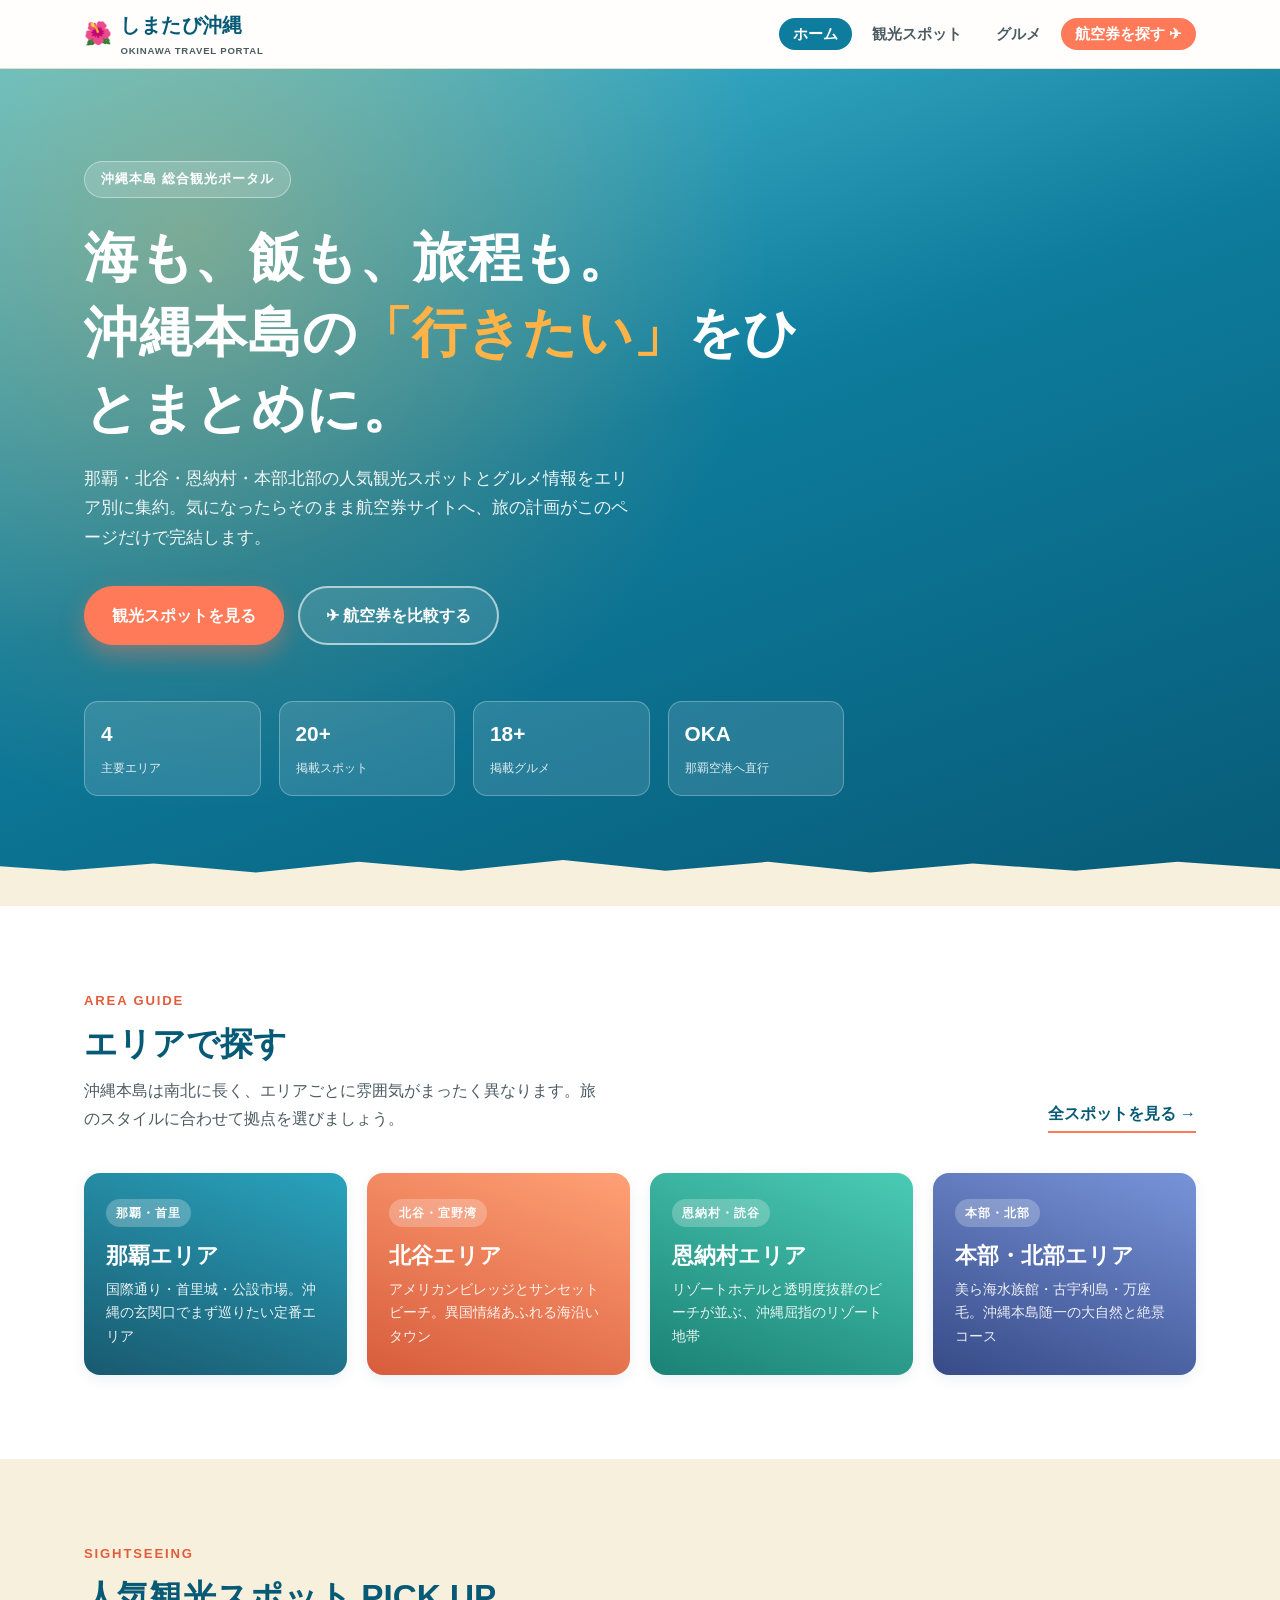
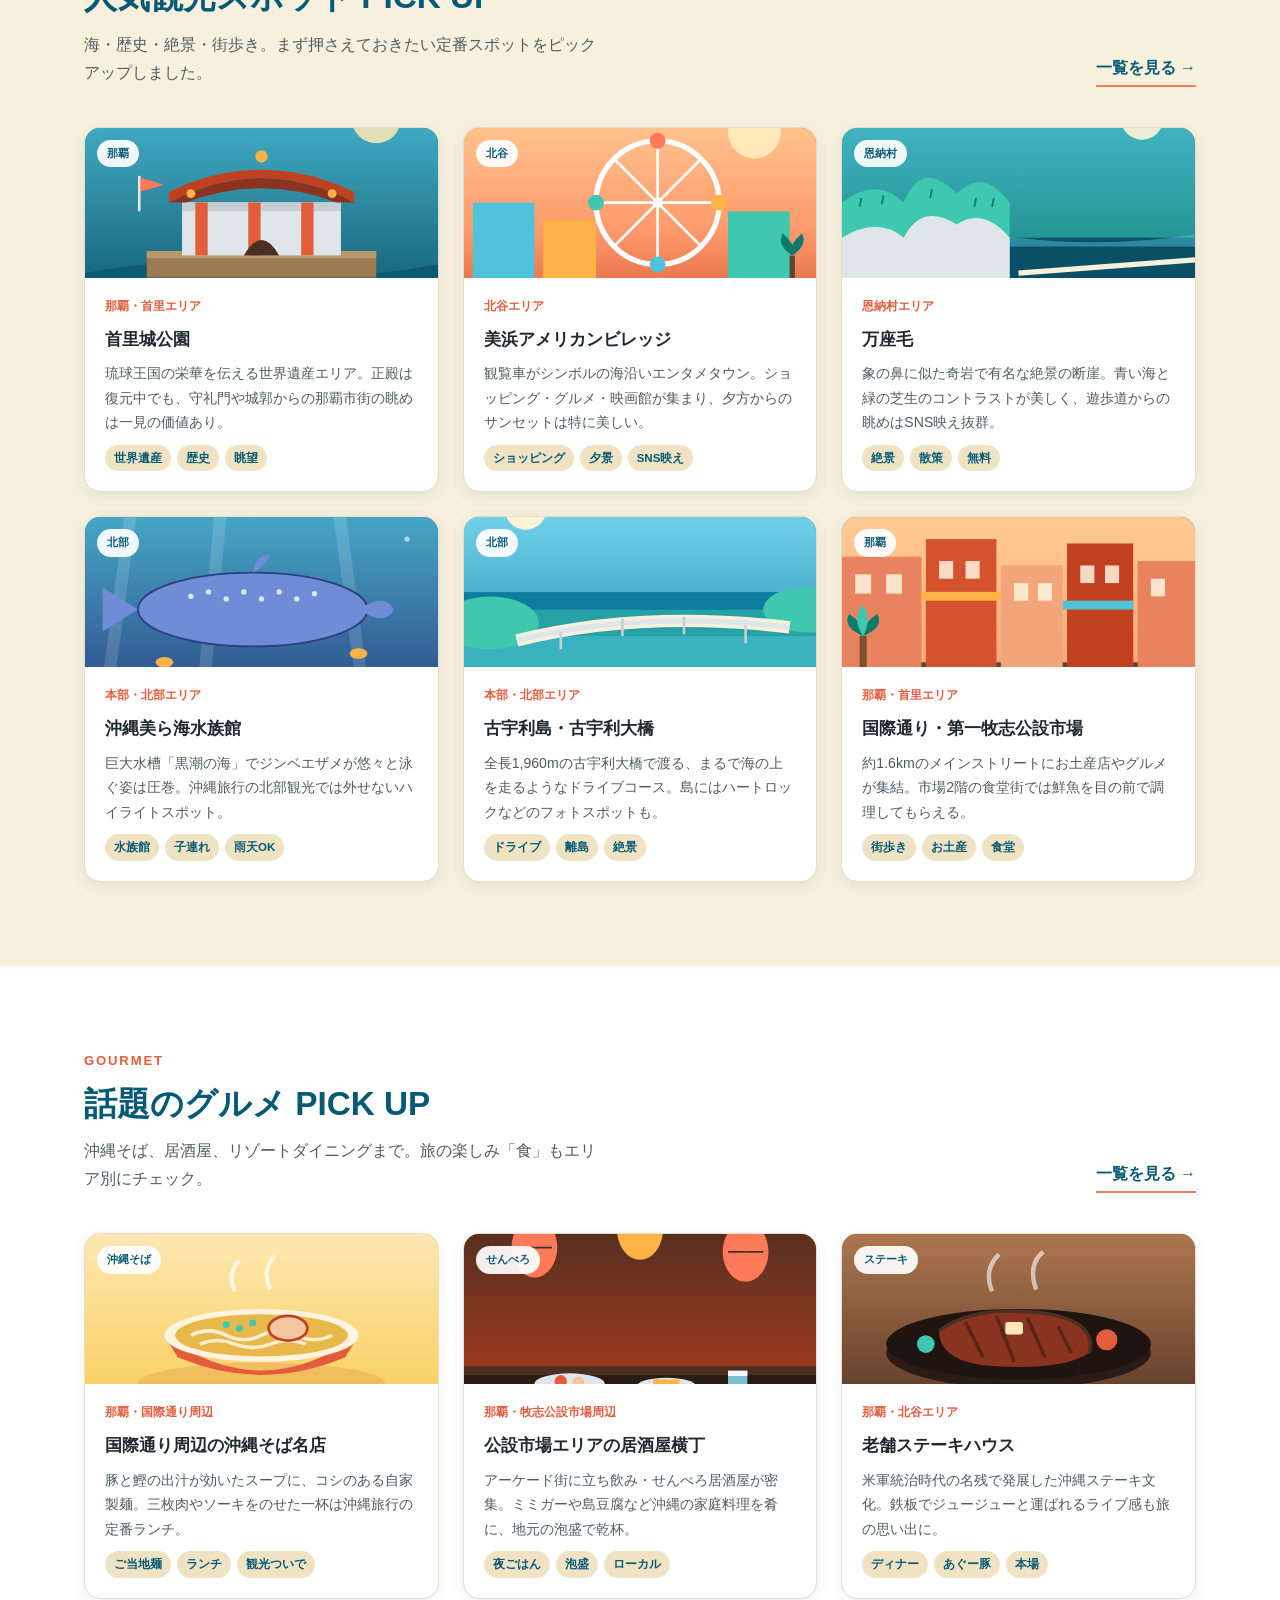
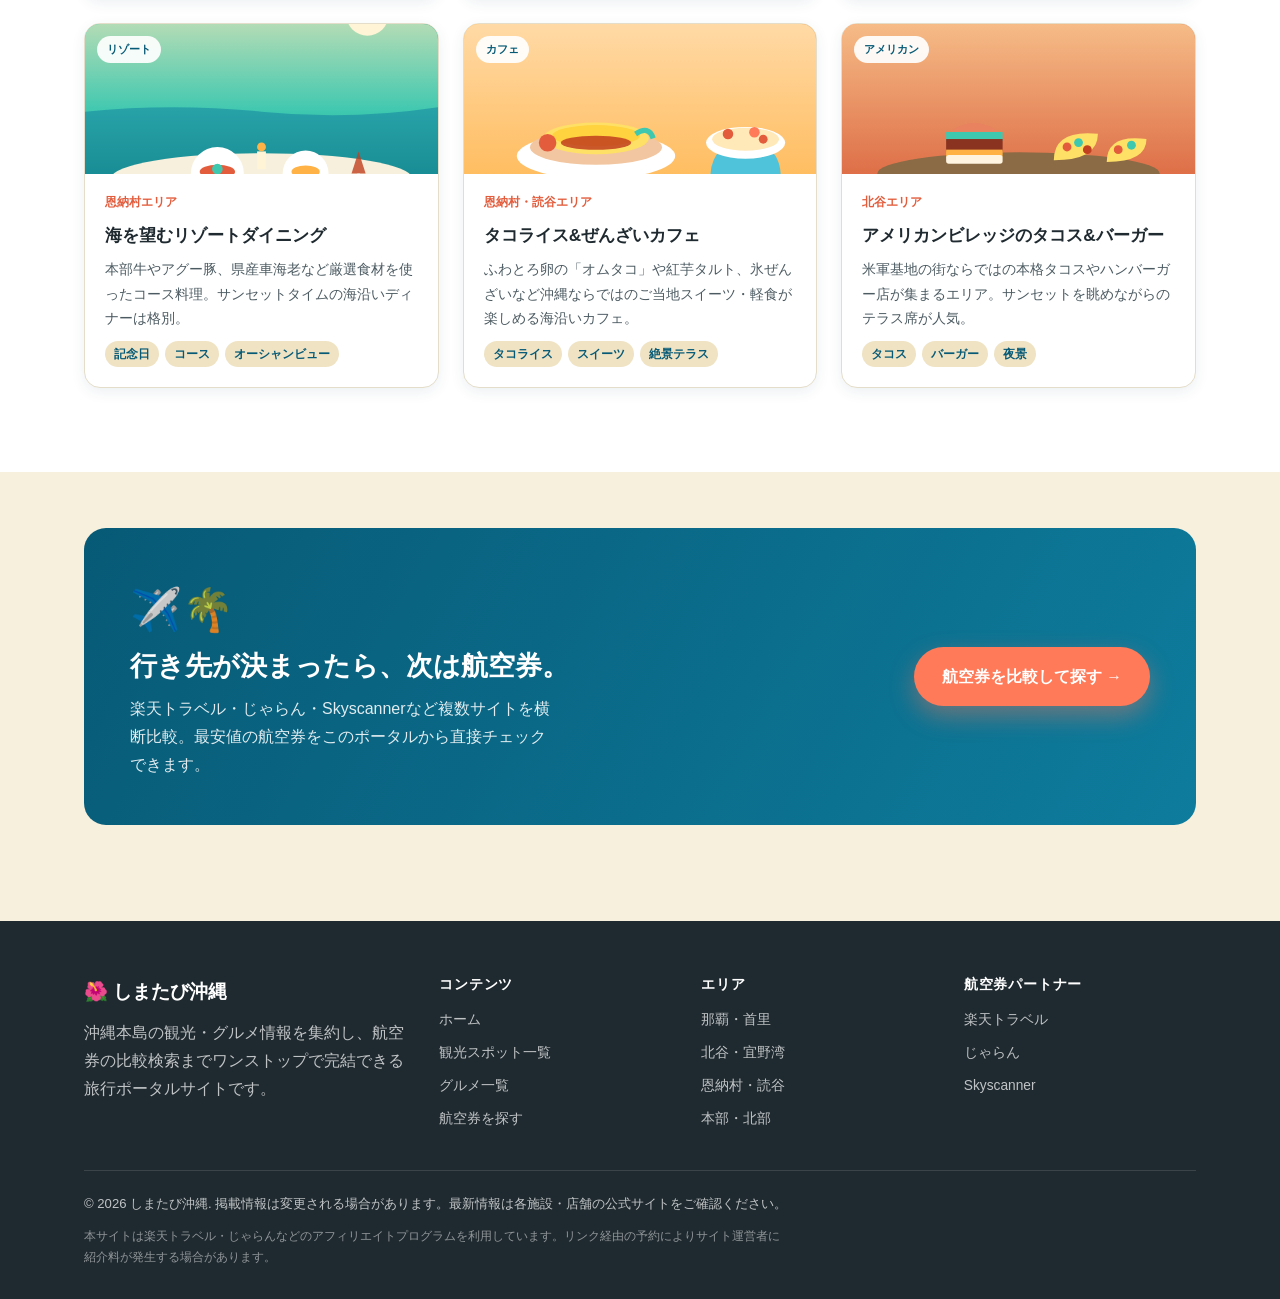
==== index.html @ 35c2d446 "Point OGP/Twitter meta URLs at custom domain shimatabi-okinawa.napoblog.com" ====
<!DOCTYPE html>
<html lang="ja">
<head>
<meta charset="UTF-8">
<meta name="viewport" content="width=device-width, initial-scale=1.0">
<title>しまたび沖縄｜沖縄本島の観光・グルメ・航空券ポータル</title>
<meta name="description" content="沖縄本島（那覇・北谷・恩納村・本部北部）の観光スポットとグルメ情報をエリア別に集約。航空券の比較・予約サイトへもワンクリックでアクセスできる沖縄旅行の総合ポータルサイトです。">
<link rel="icon" type="image/svg+xml" href="favicon.svg">
<meta property="og:type" content="website">
<meta property="og:site_name" content="しまたび沖縄">
<meta property="og:title" content="しまたび沖縄｜沖縄本島の観光・グルメ・航空券ポータル">
<meta property="og:description" content="沖縄本島（那覇・北谷・恩納村・本部北部）の観光スポットとグルメ情報をエリア別に集約。航空券の比較・予約サイトへもワンクリックでアクセスできる沖縄旅行の総合ポータルサイトです。">
<meta property="og:url" content="https://shimatabi-okinawa.napoblog.com/">
<meta property="og:image" content="https://shimatabi-okinawa.napoblog.com/images/og-image.png">
<meta property="og:locale" content="ja_JP">
<meta name="twitter:card" content="summary_large_image">
<meta name="twitter:title" content="しまたび沖縄｜沖縄本島の観光・グルメ・航空券ポータル">
<meta name="twitter:description" content="沖縄本島の観光スポット・グルメ・航空券をまるごと1サイトに。">
<meta name="twitter:image" content="https://shimatabi-okinawa.napoblog.com/images/og-image.png">
<link rel="stylesheet" href="css/style.css">
<script async src="https://pagead2.googlesyndication.com/pagead/js/adsbygoogle.js?client=ca-pub-8398161859137802" crossorigin="anonymous"></script>
</head>
<body>

<header class="site-header">
  <div class="wrap">
    <a href="index.html" class="brand">
      <span class="flag">🌺</span>
      <span>しまたび沖縄<small>OKINAWA TRAVEL PORTAL</small></span>
    </a>
    <button class="nav-toggle" aria-label="メニュー">☰</button>
    <nav class="main-nav">
      <ul>
        <li><a href="index.html" class="active">ホーム</a></li>
        <li><a href="spots.html">観光スポット</a></li>
        <li><a href="restaurants.html">グルメ</a></li>
        <li><a href="flights.html" class="cta">航空券を探す ✈</a></li>
      </ul>
    </nav>
  </div>
</header>

<section class="hero">
  <div class="wrap">
    <span class="hero-eyebrow">沖縄本島 総合観光ポータル</span>
    <h1>海も、飯も、旅程も。<br>沖縄本島の<span>「行きたい」</span>をひとまとめに。</h1>
    <p>那覇・北谷・恩納村・本部北部の人気観光スポットとグルメ情報をエリア別に集約。気になったらそのまま航空券サイトへ、旅の計画がこのページだけで完結します。</p>
    <div class="hero-actions">
      <a href="spots.html" class="btn btn-primary">観光スポットを見る</a>
      <a href="flights.html" class="btn btn-ghost">✈ 航空券を比較する</a>
    </div>
    <div class="hero-stats">
      <div><strong>4</strong><span>主要エリア</span></div>
      <div><strong>20+</strong><span>掲載スポット</span></div>
      <div><strong>18+</strong><span>掲載グルメ</span></div>
      <div><strong>OKA</strong><span>那覇空港へ直行</span></div>
    </div>
  </div>
</section>

<section class="block alt">
  <div class="wrap">
    <div class="section-head">
      <div>
        <span class="kicker">AREA GUIDE</span>
        <h2>エリアで探す</h2>
        <p>沖縄本島は南北に長く、エリアごとに雰囲気がまったく異なります。旅のスタイルに合わせて拠点を選びましょう。</p>
      </div>
      <a href="spots.html" class="more">全スポットを見る →</a>
    </div>
    <div class="area-grid">
      <a class="area-card naha" href="spots.html#area-naha">
        <span class="tag">那覇・首里</span>
        <h3>那覇エリア</h3>
        <p>国際通り・首里城・公設市場。沖縄の玄関口でまず巡りたい定番エリア</p>
      </a>
      <a class="area-card chatan" href="spots.html#area-chatan">
        <span class="tag">北谷・宜野湾</span>
        <h3>北谷エリア</h3>
        <p>アメリカンビレッジとサンセットビーチ。異国情緒あふれる海沿いタウン</p>
      </a>
      <a class="area-card onna" href="spots.html#area-onna">
        <span class="tag">恩納村・読谷</span>
        <h3>恩納村エリア</h3>
        <p>リゾートホテルと透明度抜群のビーチが並ぶ、沖縄屈指のリゾート地帯</p>
      </a>
      <a class="area-card north" href="spots.html#area-north">
        <span class="tag">本部・北部</span>
        <h3>本部・北部エリア</h3>
        <p>美ら海水族館・古宇利島・万座毛。沖縄本島随一の大自然と絶景コース</p>
      </a>
    </div>
  </div>
</section>

<section class="block">
  <div class="wrap">
    <div class="section-head">
      <div>
        <span class="kicker">SIGHTSEEING</span>
        <h2>人気観光スポット PICK UP</h2>
        <p>海・歴史・絶景・街歩き。まず押さえておきたい定番スポットをピックアップしました。</p>
      </div>
      <a href="spots.html" class="more">一覧を見る →</a>
    </div>
    <div class="card-grid">

      <div class="card">
        <div class="card-media" style="--m1:#1c9db8;--m2:#0a4f66"><img class="illust" src="images/shurijo.svg" alt="首里城公園"><span class="badge">那覇</span></div>
        <div class="card-body">
          <span class="area-label">那覇・首里エリア</span>
          <h3>首里城公園</h3>
          <p class="desc">琉球王国の栄華を伝える世界遺産エリア。正殿は復元中でも、守礼門や城郭からの那覇市街の眺めは一見の価値あり。</p>
          <div class="tag-row"><span>世界遺産</span><span>歴史</span><span>眺望</span></div>
        </div>
      </div>

      <div class="card">
        <div class="card-media" style="--m1:#ff9a6c;--m2:#d5522f"><img class="illust" src="images/american-village.svg" alt="美浜アメリカンビレッジ"><span class="badge">北谷</span></div>
        <div class="card-body">
          <span class="area-label">北谷エリア</span>
          <h3>美浜アメリカンビレッジ</h3>
          <p class="desc">観覧車がシンボルの海沿いエンタメタウン。ショッピング・グルメ・映画館が集まり、夕方からのサンセットは特に美しい。</p>
          <div class="tag-row"><span>ショッピング</span><span>夕景</span><span>SNS映え</span></div>
        </div>
      </div>

      <div class="card">
        <div class="card-media" style="--m1:#3fc8b0;--m2:#0c7a6c"><img class="illust" src="images/manzamo.svg" alt="万座毛"><span class="badge">恩納村</span></div>
        <div class="card-body">
          <span class="area-label">恩納村エリア</span>
          <h3>万座毛</h3>
          <p class="desc">象の鼻に似た奇岩で有名な絶景の断崖。青い海と緑の芝生のコントラストが美しく、遊歩道からの眺めはSNS映え抜群。</p>
          <div class="tag-row"><span>絶景</span><span>散策</span><span>無料</span></div>
        </div>
      </div>

      <div class="card">
        <div class="card-media" style="--m1:#6f8dd6;--m2:#2a3f80"><img class="illust" src="images/churaumi.svg" alt="沖縄美ら海水族館"><span class="badge">北部</span></div>
        <div class="card-body">
          <span class="area-label">本部・北部エリア</span>
          <h3>沖縄美ら海水族館</h3>
          <p class="desc">巨大水槽「黒潮の海」でジンベエザメが悠々と泳ぐ姿は圧巻。沖縄旅行の北部観光では外せないハイライトスポット。</p>
          <div class="tag-row"><span>水族館</span><span>子連れ</span><span>雨天OK</span></div>
        </div>
      </div>

      <div class="card">
        <div class="card-media" style="--m1:#6f8dd6;--m2:#2a3f80"><img class="illust" src="images/kouri-bridge.svg" alt="古宇利島・古宇利大橋"><span class="badge">北部</span></div>
        <div class="card-body">
          <span class="area-label">本部・北部エリア</span>
          <h3>古宇利島・古宇利大橋</h3>
          <p class="desc">全長1,960mの古宇利大橋で渡る、まるで海の上を走るようなドライブコース。島にはハートロックなどのフォトスポットも。</p>
          <div class="tag-row"><span>ドライブ</span><span>離島</span><span>絶景</span></div>
        </div>
      </div>

      <div class="card">
        <div class="card-media" style="--m1:#1c9db8;--m2:#0a4f66"><img class="illust" src="images/kokusaidori.svg" alt="国際通り・第一牧志公設市場"><span class="badge">那覇</span></div>
        <div class="card-body">
          <span class="area-label">那覇・首里エリア</span>
          <h3>国際通り・第一牧志公設市場</h3>
          <p class="desc">約1.6kmのメインストリートにお土産店やグルメが集結。市場2階の食堂街では鮮魚を目の前で調理してもらえる。</p>
          <div class="tag-row"><span>街歩き</span><span>お土産</span><span>食堂</span></div>
        </div>
      </div>

    </div>
  </div>
</section>

<section class="block alt">
  <div class="wrap">
    <div class="section-head">
      <div>
        <span class="kicker">GOURMET</span>
        <h2>話題のグルメ PICK UP</h2>
        <p>沖縄そば、居酒屋、リゾートダイニングまで。旅の楽しみ「食」もエリア別にチェック。</p>
      </div>
      <a href="restaurants.html" class="more">一覧を見る →</a>
    </div>
    <div class="card-grid">

      <div class="card">
        <div class="card-media" style="--m1:#f7c948;--m2:#e88a1a"><img class="illust" src="images/soba-kokusai.svg" alt="沖縄そば"><span class="badge">沖縄そば</span></div>
        <div class="card-body">
          <span class="area-label">那覇・国際通り周辺</span>
          <h3>国際通り周辺の沖縄そば名店</h3>
          <p class="desc">豚と鰹の出汁が効いたスープに、コシのある自家製麺。三枚肉やソーキをのせた一杯は沖縄旅行の定番ランチ。</p>
          <div class="tag-row"><span>ご当地麺</span><span>ランチ</span><span>観光ついで</span></div>
        </div>
      </div>

      <div class="card">
        <div class="card-media" style="--m1:#ff7a59;--m2:#c1401f"><img class="illust" src="images/izakaya-market.svg" alt="居酒屋横丁"><span class="badge">せんべろ</span></div>
        <div class="card-body">
          <span class="area-label">那覇・牧志公設市場周辺</span>
          <h3>公設市場エリアの居酒屋横丁</h3>
          <p class="desc">アーケード街に立ち飲み・せんべろ居酒屋が密集。ミミガーや島豆腐など沖縄の家庭料理を肴に、地元の泡盛で乾杯。</p>
          <div class="tag-row"><span>夜ごはん</span><span>泡盛</span><span>ローカル</span></div>
        </div>
      </div>

      <div class="card">
        <div class="card-media" style="--m1:#8a5a44;--m2:#4c2f22"><img class="illust" src="images/steak-kokusai.svg" alt="ステーキ"><span class="badge">ステーキ</span></div>
        <div class="card-body">
          <span class="area-label">那覇・北谷エリア</span>
          <h3>老舗ステーキハウス</h3>
          <p class="desc">米軍統治時代の名残で発展した沖縄ステーキ文化。鉄板でジュージューと運ばれるライブ感も旅の思い出に。</p>
          <div class="tag-row"><span>ディナー</span><span>あぐー豚</span><span>本場</span></div>
        </div>
      </div>

      <div class="card">
        <div class="card-media" style="--m1:#3fc8b0;--m2:#0c7a6c"><img class="illust" src="images/resort-dining.svg" alt="リゾートダイニング"><span class="badge">リゾート</span></div>
        <div class="card-body">
          <span class="area-label">恩納村エリア</span>
          <h3>海を望むリゾートダイニング</h3>
          <p class="desc">本部牛やアグー豚、県産車海老など厳選食材を使ったコース料理。サンセットタイムの海沿いディナーは格別。</p>
          <div class="tag-row"><span>記念日</span><span>コース</span><span>オーシャンビュー</span></div>
        </div>
      </div>

      <div class="card">
        <div class="card-media" style="--m1:#ffb347;--m2:#e07a1c"><img class="illust" src="images/cafe-omutaco.svg" alt="オムタコカフェ"><span class="badge">カフェ</span></div>
        <div class="card-body">
          <span class="area-label">恩納村・読谷エリア</span>
          <h3>タコライス&ぜんざいカフェ</h3>
          <p class="desc">ふわとろ卵の「オムタコ」や紅芋タルト、氷ぜんざいなど沖縄ならではのご当地スイーツ・軽食が楽しめる海沿いカフェ。</p>
          <div class="tag-row"><span>タコライス</span><span>スイーツ</span><span>絶景テラス</span></div>
        </div>
      </div>

      <div class="card">
        <div class="card-media" style="--m1:#ff9a6c;--m2:#d5522f"><img class="illust" src="images/cafe-tacos.svg" alt="タコス&バーガー"><span class="badge">アメリカン</span></div>
        <div class="card-body">
          <span class="area-label">北谷エリア</span>
          <h3>アメリカンビレッジのタコス&バーガー</h3>
          <p class="desc">米軍基地の街ならではの本格タコスやハンバーガー店が集まるエリア。サンセットを眺めながらのテラス席が人気。</p>
          <div class="tag-row"><span>タコス</span><span>バーガー</span><span>夜景</span></div>
        </div>
      </div>

    </div>
  </div>
</section>

<section class="block tight">
  <div class="wrap">
    <div class="flight-band">
      <div>
        <span class="planes">✈️🌴</span>
        <h2>行き先が決まったら、次は航空券。</h2>
        <p>楽天トラベル・じゃらん・Skyscannerなど複数サイトを横断比較。最安値の航空券をこのポータルから直接チェックできます。</p>
      </div>
      <a href="flights.html" class="btn btn-primary">航空券を比較して探す →</a>
    </div>
  </div>
</section>

<footer class="site-footer">
  <div class="wrap">
    <div class="footer-grid">
      <div>
        <div class="footer-brand">🌺 しまたび沖縄</div>
        <p>沖縄本島の観光・グルメ情報を集約し、航空券の比較検索までワンストップで完結できる旅行ポータルサイトです。</p>
      </div>
      <div>
        <h4>コンテンツ</h4>
        <ul>
          <li><a href="index.html">ホーム</a></li>
          <li><a href="spots.html">観光スポット一覧</a></li>
          <li><a href="restaurants.html">グルメ一覧</a></li>
          <li><a href="flights.html">航空券を探す</a></li>
        </ul>
      </div>
      <div>
        <h4>エリア</h4>
        <ul>
          <li><a href="spots.html#area-naha">那覇・首里</a></li>
          <li><a href="spots.html#area-chatan">北谷・宜野湾</a></li>
          <li><a href="spots.html#area-onna">恩納村・読谷</a></li>
          <li><a href="spots.html#area-north">本部・北部</a></li>
        </ul>
      </div>
      <div>
        <h4>航空券パートナー</h4>
        <ul>
          <li><a href="flights.html">楽天トラベル</a></li>
          <li><a href="flights.html">じゃらん</a></li>
          <li><a href="flights.html">Skyscanner</a></li>
        </ul>
      </div>
    </div>
    <div class="footer-note">
      <span>© 2026 しまたび沖縄. 掲載情報は変更される場合があります。最新情報は各施設・店舗の公式サイトをご確認ください。</span>
      <span class="disclaimer">本サイトは楽天トラベル・じゃらんなどのアフィリエイトプログラムを利用しています。リンク経由の予約によりサイト運営者に紹介料が発生する場合があります。</span>
    </div>
  </div>
</footer>

<script src="js/main.js"></script>
</body>
</html>
---- css/style.css ----
/* ===================================================================
   沖縄観光ポータル「しまたび沖縄」共通スタイル
=================================================================== */

:root {
  --sea: #0e7c9d;
  --sea-deep: #075a76;
  --sea-light: #4fc3d9;
  --sand: #f7f0dd;
  --sand-deep: #efe3c4;
  --coral: #ff7a59;
  --coral-deep: #e35d3d;
  --sunset: #ffb347;
  --ink: #1f2a30;
  --ink-soft: #4c5b62;
  --line: #e4ddc9;
  --white: #ffffff;
  --radius: 16px;
  --shadow: 0 10px 30px rgba(14, 65, 84, 0.12);
  --shadow-sm: 0 4px 14px rgba(14, 65, 84, 0.08);
  --max: 1160px;
  font-size: 16px;
}

* { box-sizing: border-box; }

html { scroll-behavior: smooth; }

body {
  margin: 0;
  font-family: "Hiragino Sans", "Noto Sans JP", "Yu Gothic", "Segoe UI", sans-serif;
  color: var(--ink);
  background: var(--sand);
  line-height: 1.75;
  -webkit-font-smoothing: antialiased;
}

a { color: inherit; text-decoration: none; }
img { max-width: 100%; display: block; }
ul { margin: 0; padding: 0; list-style: none; }
h1, h2, h3, h4 { margin: 0; line-height: 1.4; }
p { margin: 0; }

.wrap {
  max-width: var(--max);
  margin: 0 auto;
  padding: 0 24px;
}

/* ---------- Header ---------- */
.site-header {
  position: sticky;
  top: 0;
  z-index: 100;
  background: rgba(255, 255, 255, 0.92);
  backdrop-filter: blur(8px);
  border-bottom: 1px solid var(--line);
}

.site-header .wrap {
  display: flex;
  align-items: center;
  justify-content: space-between;
  height: 68px;
}

.brand {
  display: flex;
  align-items: center;
  gap: 8px;
  font-size: 1.25rem;
  font-weight: 800;
  color: var(--sea-deep);
  letter-spacing: 0.02em;
}
.brand .flag { font-size: 1.4rem; }
.brand small {
  font-size: 0.6rem;
  font-weight: 600;
  color: var(--ink-soft);
  display: block;
  letter-spacing: 0.08em;
}

.main-nav ul {
  display: flex;
  gap: 6px;
  align-items: center;
}

.main-nav a {
  padding: 8px 14px;
  border-radius: 999px;
  font-size: 0.92rem;
  font-weight: 600;
  color: var(--ink-soft);
  transition: background 0.15s, color 0.15s;
  white-space: nowrap;
}

.main-nav a:hover,
.main-nav a.active {
  background: var(--sea);
  color: var(--white);
}

.main-nav a.cta {
  background: var(--coral);
  color: var(--white);
}
.main-nav a.cta:hover { background: var(--coral-deep); }

.nav-toggle {
  display: none;
  background: none;
  border: none;
  font-size: 1.5rem;
  color: var(--sea-deep);
  cursor: pointer;
}

/* ---------- Hero ---------- */
.hero {
  position: relative;
  padding: 92px 0 110px;
  background:
    radial-gradient(circle at 15% 20%, rgba(255, 179, 71, 0.35), transparent 45%),
    linear-gradient(160deg, var(--sea-light) 0%, var(--sea) 45%, var(--sea-deep) 100%);
  color: var(--white);
  overflow: hidden;
}

.hero::after {
  content: "";
  position: absolute;
  left: 0; right: 0; bottom: -1px;
  height: 90px;
  background: var(--sand);
  clip-path: polygon(0 55%, 5% 60%, 12% 52%, 20% 62%, 28% 50%, 36% 60%, 44% 48%, 52% 60%, 60% 50%, 68% 62%, 76% 52%, 84% 60%, 92% 50%, 100% 58%, 100% 100%, 0 100%);
}

.hero .wrap { position: relative; z-index: 2; }

.hero-eyebrow {
  display: inline-block;
  padding: 6px 16px;
  border-radius: 999px;
  background: rgba(255, 255, 255, 0.16);
  border: 1px solid rgba(255, 255, 255, 0.4);
  font-size: 0.82rem;
  font-weight: 700;
  letter-spacing: 0.08em;
  margin-bottom: 22px;
}

.hero h1 {
  font-size: clamp(2.1rem, 4.2vw, 3.4rem);
  font-weight: 800;
  letter-spacing: 0.01em;
  max-width: 760px;
}

.hero h1 span { color: var(--sunset); }

.hero p {
  margin-top: 18px;
  max-width: 560px;
  font-size: 1.05rem;
  color: rgba(255, 255, 255, 0.92);
}

.hero-actions {
  margin-top: 34px;
  display: flex;
  gap: 14px;
  flex-wrap: wrap;
}

.btn {
  display: inline-flex;
  align-items: center;
  gap: 8px;
  padding: 14px 26px;
  border-radius: 999px;
  font-weight: 700;
  font-size: 0.98rem;
  border: 2px solid transparent;
  cursor: pointer;
  transition: transform 0.15s, box-shadow 0.15s, background 0.15s;
}
.btn:hover { transform: translateY(-2px); }

.btn-primary {
  background: var(--coral);
  color: var(--white);
  box-shadow: 0 10px 24px rgba(255, 122, 89, 0.4);
}
.btn-primary:hover { background: var(--coral-deep); }

.btn-ghost {
  background: rgba(255, 255, 255, 0.1);
  border-color: rgba(255, 255, 255, 0.6);
  color: var(--white);
}
.btn-ghost:hover { background: rgba(255, 255, 255, 0.22); }

.btn-outline {
  background: transparent;
  border-color: var(--sea);
  color: var(--sea-deep);
}
.btn-outline:hover { background: var(--sea); color: var(--white); }

.hero-stats {
  position: relative;
  z-index: 2;
  margin-top: 56px;
  display: grid;
  grid-template-columns: repeat(4, 1fr);
  gap: 18px;
  max-width: 760px;
}
.hero-stats div {
  background: rgba(255, 255, 255, 0.12);
  border: 1px solid rgba(255, 255, 255, 0.28);
  border-radius: 14px;
  padding: 14px 16px;
}
.hero-stats strong { display: block; font-size: 1.3rem; }
.hero-stats span { font-size: 0.78rem; color: rgba(255, 255, 255, 0.85); }

/* ---------- Section shell ---------- */
section.block { padding: 84px 0; }
section.block.tight { padding: 56px 0; }
section.block.alt { background: var(--white); }

.section-head {
  display: flex;
  align-items: flex-end;
  justify-content: space-between;
  gap: 20px;
  margin-bottom: 40px;
  flex-wrap: wrap;
}

.section-head .kicker {
  color: var(--coral-deep);
  font-weight: 800;
  font-size: 0.82rem;
  letter-spacing: 0.14em;
  margin-bottom: 8px;
  display: block;
}

.section-head h2 {
  font-size: clamp(1.5rem, 2.6vw, 2.1rem);
  font-weight: 800;
  color: var(--sea-deep);
}

.section-head p { color: var(--ink-soft); margin-top: 10px; max-width: 520px; }

.section-head .more {
  font-weight: 700;
  color: var(--sea-deep);
  border-bottom: 2px solid var(--coral);
  padding-bottom: 3px;
  white-space: nowrap;
}

/* ---------- Area cards ---------- */
.area-grid {
  display: grid;
  grid-template-columns: repeat(4, 1fr);
  gap: 20px;
}

.area-card {
  position: relative;
  border-radius: var(--radius);
  padding: 26px 22px;
  min-height: 190px;
  display: flex;
  flex-direction: column;
  justify-content: flex-end;
  color: var(--white);
  overflow: hidden;
  box-shadow: var(--shadow-sm);
  transition: transform 0.2s, box-shadow 0.2s;
}
.area-card:hover { transform: translateY(-4px); box-shadow: var(--shadow); }

.area-card::before {
  content: "";
  position: absolute; inset: 0;
  background: linear-gradient(200deg, var(--g1), var(--g2));
  opacity: 0.94;
}
.area-card.naha { --g1: #1c9db8; --g2: #0a4f66; }
.area-card.chatan { --g1: #ff9a6c; --g2: #d5522f; }
.area-card.onna { --g1: #3fc8b0; --g2: #0c7a6c; }
.area-card.north { --g1: #6f8dd6; --g2: #2a3f80; }

.area-card > * { position: relative; z-index: 1; }
.area-card .tag {
  font-size: 0.72rem;
  font-weight: 700;
  letter-spacing: 0.08em;
  background: rgba(255, 255, 255, 0.24);
  padding: 4px 10px;
  border-radius: 999px;
  align-self: flex-start;
  margin-bottom: auto;
}
.area-card h3 { font-size: 1.35rem; font-weight: 800; margin-top: 14px; }
.area-card p { font-size: 0.85rem; margin-top: 6px; color: rgba(255, 255, 255, 0.9); }

/* ---------- Card grid (spots / gourmet) ---------- */
.card-grid {
  display: grid;
  grid-template-columns: repeat(3, 1fr);
  gap: 24px;
}

.card {
  background: var(--white);
  border: 1px solid var(--line);
  border-radius: var(--radius);
  overflow: hidden;
  box-shadow: var(--shadow-sm);
  display: flex;
  flex-direction: column;
  transition: transform 0.2s, box-shadow 0.2s;
}
.card:hover { transform: translateY(-4px); box-shadow: var(--shadow); }

.card-media {
  height: 150px;
  background: linear-gradient(135deg, var(--m1), var(--m2));
  position: relative;
  overflow: hidden;
  display: flex;
  align-items: flex-end;
  padding: 14px;
}
.card-media img.illust {
  position: absolute;
  inset: 0;
  width: 100%;
  height: 100%;
  object-fit: cover;
}
.card-media .emoji { position: relative; z-index: 1; font-size: 2.4rem; filter: drop-shadow(0 4px 6px rgba(0,0,0,0.15)); }
.card-media .badge {
  position: absolute;
  top: 12px; left: 12px;
  background: rgba(255, 255, 255, 0.92);
  color: var(--sea-deep);
  font-size: 0.7rem;
  font-weight: 800;
  padding: 4px 10px;
  border-radius: 999px;
}

.card-body {
  padding: 18px 20px 20px;
  display: flex;
  flex-direction: column;
  gap: 10px;
  flex: 1;
}

.card-body h3 { font-size: 1.08rem; font-weight: 800; color: var(--ink); }
.card-body .area-label { font-size: 0.76rem; color: var(--coral-deep); font-weight: 700; }
.card-body p.desc { font-size: 0.88rem; color: var(--ink-soft); flex: 1; }

.tag-row { display: flex; flex-wrap: wrap; gap: 6px; }
.tag-row span {
  font-size: 0.72rem;
  background: var(--sand-deep);
  color: var(--sea-deep);
  padding: 3px 9px;
  border-radius: 999px;
  font-weight: 700;
}

.card-footer {
  display: flex;
  align-items: center;
  justify-content: space-between;
  margin-top: 4px;
  padding-top: 12px;
  border-top: 1px dashed var(--line);
}
.card-footer a {
  font-size: 0.82rem;
  font-weight: 700;
  color: var(--sea-deep);
}
.card-footer a:hover { color: var(--coral-deep); }

/* ---------- Flight CTA band ---------- */
.flight-band {
  background: linear-gradient(120deg, var(--sea-deep), var(--sea));
  color: var(--white);
  border-radius: 22px;
  padding: 46px;
  display: flex;
  align-items: center;
  justify-content: space-between;
  gap: 30px;
  flex-wrap: wrap;
}
.flight-band h2 { font-size: 1.7rem; font-weight: 800; }
.flight-band p { margin-top: 10px; color: rgba(255,255,255,0.88); max-width: 420px; }
.flight-band .planes { font-size: 2.6rem; }

/* ---------- Footer ---------- */
.site-footer {
  background: var(--ink);
  color: rgba(255, 255, 255, 0.72);
  padding: 54px 0 30px;
  margin-top: 40px;
}
.footer-grid {
  display: grid;
  grid-template-columns: 1.4fr 1fr 1fr 1fr;
  gap: 30px;
  padding-bottom: 30px;
  border-bottom: 1px solid rgba(255,255,255,0.12);
}
.footer-grid h4 {
  color: var(--white);
  font-size: 0.85rem;
  letter-spacing: 0.06em;
  margin-bottom: 14px;
}
.footer-grid ul li { margin-bottom: 9px; font-size: 0.86rem; }
.footer-grid ul a:hover { color: var(--sunset); }
.footer-brand { font-size: 1.2rem; font-weight: 800; color: var(--white); margin-bottom: 10px; }
.footer-note { font-size: 0.82rem; margin-top: 22px; display: flex; justify-content: space-between; flex-wrap: wrap; gap: 10px; }
.footer-note .disclaimer { max-width: 700px; color: rgba(255,255,255,0.5); font-size: 0.76rem; }

/* ---------- Page header (sub pages) ---------- */
.page-hero {
  padding: 56px 0 40px;
  background: linear-gradient(160deg, var(--sea-light), var(--sea));
  color: var(--white);
}
.page-hero .kicker {
  font-weight: 800; font-size: 0.8rem; letter-spacing: 0.12em;
  color: var(--sunset);
  display: block; margin-bottom: 10px;
}
.page-hero h1 { font-size: clamp(1.7rem, 3vw, 2.3rem); font-weight: 800; }
.page-hero p { margin-top: 12px; max-width: 620px; color: rgba(255,255,255,0.9); }

.breadcrumb { font-size: 0.8rem; margin-top: 18px; color: rgba(255,255,255,0.75); }
.breadcrumb a { text-decoration: underline; }

/* ---------- Filter tabs ---------- */
.filter-tabs {
  display: flex;
  flex-wrap: wrap;
  gap: 10px;
  margin-bottom: 34px;
}
.filter-tabs button {
  padding: 9px 18px;
  border-radius: 999px;
  border: 2px solid var(--line);
  background: var(--white);
  font-weight: 700;
  font-size: 0.85rem;
  color: var(--ink-soft);
  cursor: pointer;
  transition: all 0.15s;
}
.filter-tabs button:hover { border-color: var(--sea); color: var(--sea-deep); }
.filter-tabs button.active {
  background: var(--sea);
  border-color: var(--sea);
  color: var(--white);
}

.area-heading {
  display: flex;
  align-items: center;
  gap: 12px;
  margin: 52px 0 24px;
}
.area-heading:first-of-type { margin-top: 0; }
.area-heading .dot {
  width: 10px; height: 10px; border-radius: 50%; background: var(--coral);
}
.area-heading h2 { font-size: 1.3rem; font-weight: 800; color: var(--sea-deep); }
.area-heading .count { font-size: 0.78rem; color: var(--ink-soft); font-weight: 600; }

/* ---------- Flights page ---------- */
.search-panel {
  background: var(--white);
  border-radius: var(--radius);
  box-shadow: var(--shadow);
  padding: 30px;
  margin-top: -70px;
  position: relative;
  z-index: 5;
  display: grid;
  grid-template-columns: 1fr 1fr auto;
  gap: 18px;
  align-items: end;
}
.field label {
  display: block;
  font-size: 0.78rem;
  font-weight: 700;
  color: var(--ink-soft);
  margin-bottom: 6px;
}
.field select, .field input {
  width: 100%;
  padding: 12px 14px;
  border-radius: 10px;
  border: 1.5px solid var(--line);
  font-size: 0.95rem;
  font-family: inherit;
  background: var(--sand);
  color: var(--ink);
}
.search-panel .btn-primary { height: 48px; padding: 0 30px; }

.partner-grid {
  display: grid;
  grid-template-columns: repeat(3, 1fr);
  gap: 22px;
}
.partner-card {
  background: var(--white);
  border: 1px solid var(--line);
  border-radius: var(--radius);
  padding: 26px;
  box-shadow: var(--shadow-sm);
  display: flex;
  flex-direction: column;
  gap: 12px;
}
.partner-card .logo-badge {
  width: 52px; height: 52px;
  border-radius: 14px;
  display: flex; align-items: center; justify-content: center;
  font-size: 1.5rem;
  color: var(--white);
  font-weight: 800;
}
.partner-card h3 { font-size: 1.08rem; font-weight: 800; }
.partner-card p { font-size: 0.86rem; color: var(--ink-soft); flex: 1; }
.partner-card .btn { align-self: flex-start; }

.steps {
  display: grid;
  grid-template-columns: repeat(3, 1fr);
  gap: 22px;
}
.step {
  background: var(--white);
  border-radius: var(--radius);
  padding: 24px;
  border: 1px solid var(--line);
}
.step .num {
  width: 34px; height: 34px;
  border-radius: 50%;
  background: var(--coral);
  color: var(--white);
  font-weight: 800;
  display: flex; align-items: center; justify-content: center;
  margin-bottom: 14px;
}
.step h3 { font-size: 1rem; font-weight: 800; margin-bottom: 6px; }
.step p { font-size: 0.86rem; color: var(--ink-soft); }

.info-box {
  background: var(--sand-deep);
  border: 1px solid var(--line);
  border-radius: var(--radius);
  padding: 22px 26px;
  font-size: 0.86rem;
  color: var(--ink-soft);
}
.info-box strong { color: var(--ink); }

/* ---------- Responsive ---------- */
@media (max-width: 980px) {
  .area-grid { grid-template-columns: repeat(2, 1fr); }
  .card-grid { grid-template-columns: repeat(2, 1fr); }
  .footer-grid { grid-template-columns: 1fr 1fr; }
  .partner-grid, .steps { grid-template-columns: 1fr; }
  .search-panel { grid-template-columns: 1fr; }
}

@media (max-width: 720px) {
  .main-nav { position: fixed; top: 68px; left: 0; right: 0; background: var(--white);
    flex-direction: column; padding: 12px 20px 20px; border-bottom: 1px solid var(--line);
    transform: translateY(-130%); transition: transform 0.2s; box-shadow: var(--shadow);
  }
  .main-nav.open { transform: translateY(0); }
  .main-nav ul { flex-direction: column; align-items: stretch; width: 100%; }
  .main-nav a { display: block; text-align: center; }
  .nav-toggle { display: block; }
  .hero-stats { grid-template-columns: repeat(2, 1fr); }
  .area-grid, .card-grid { grid-template-columns: 1fr; }
  .footer-grid { grid-template-columns: 1fr; }
  .flight-band { flex-direction: column; text-align: center; }
  section.block { padding: 56px 0; }
}
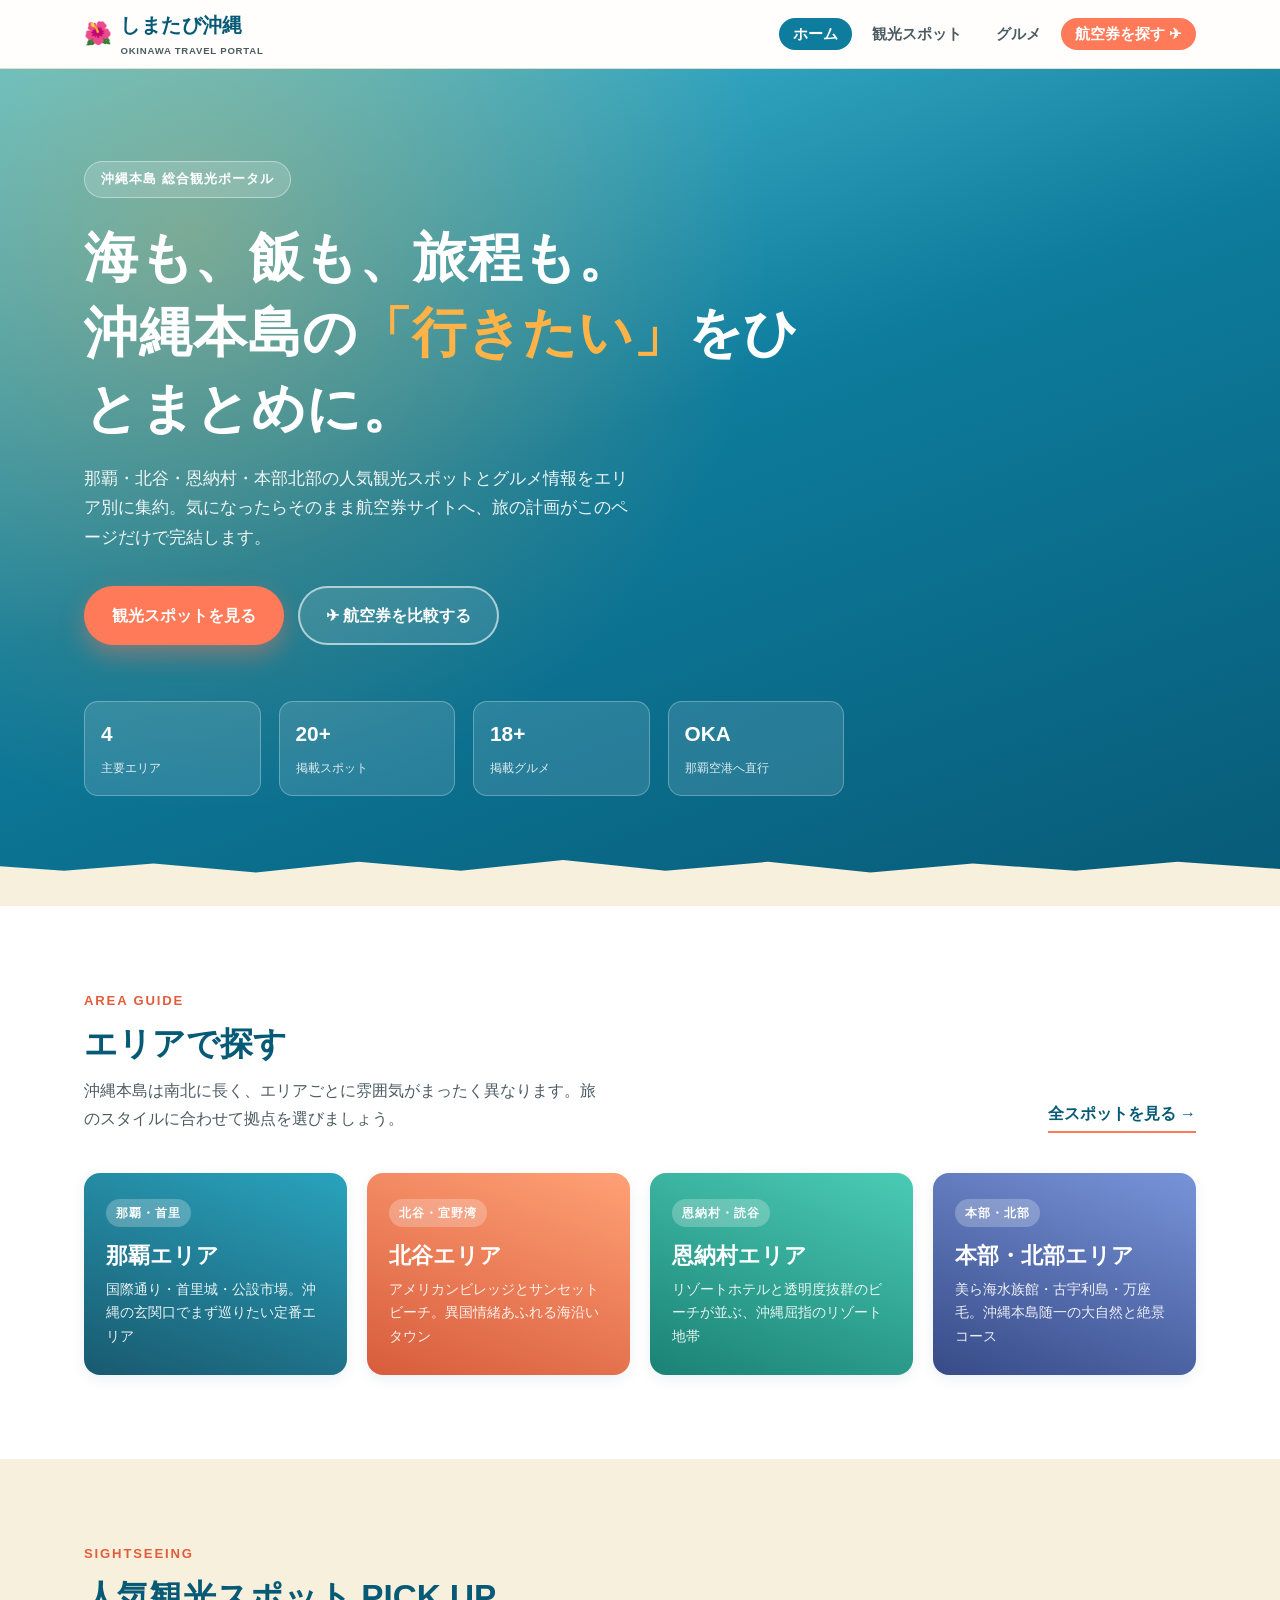
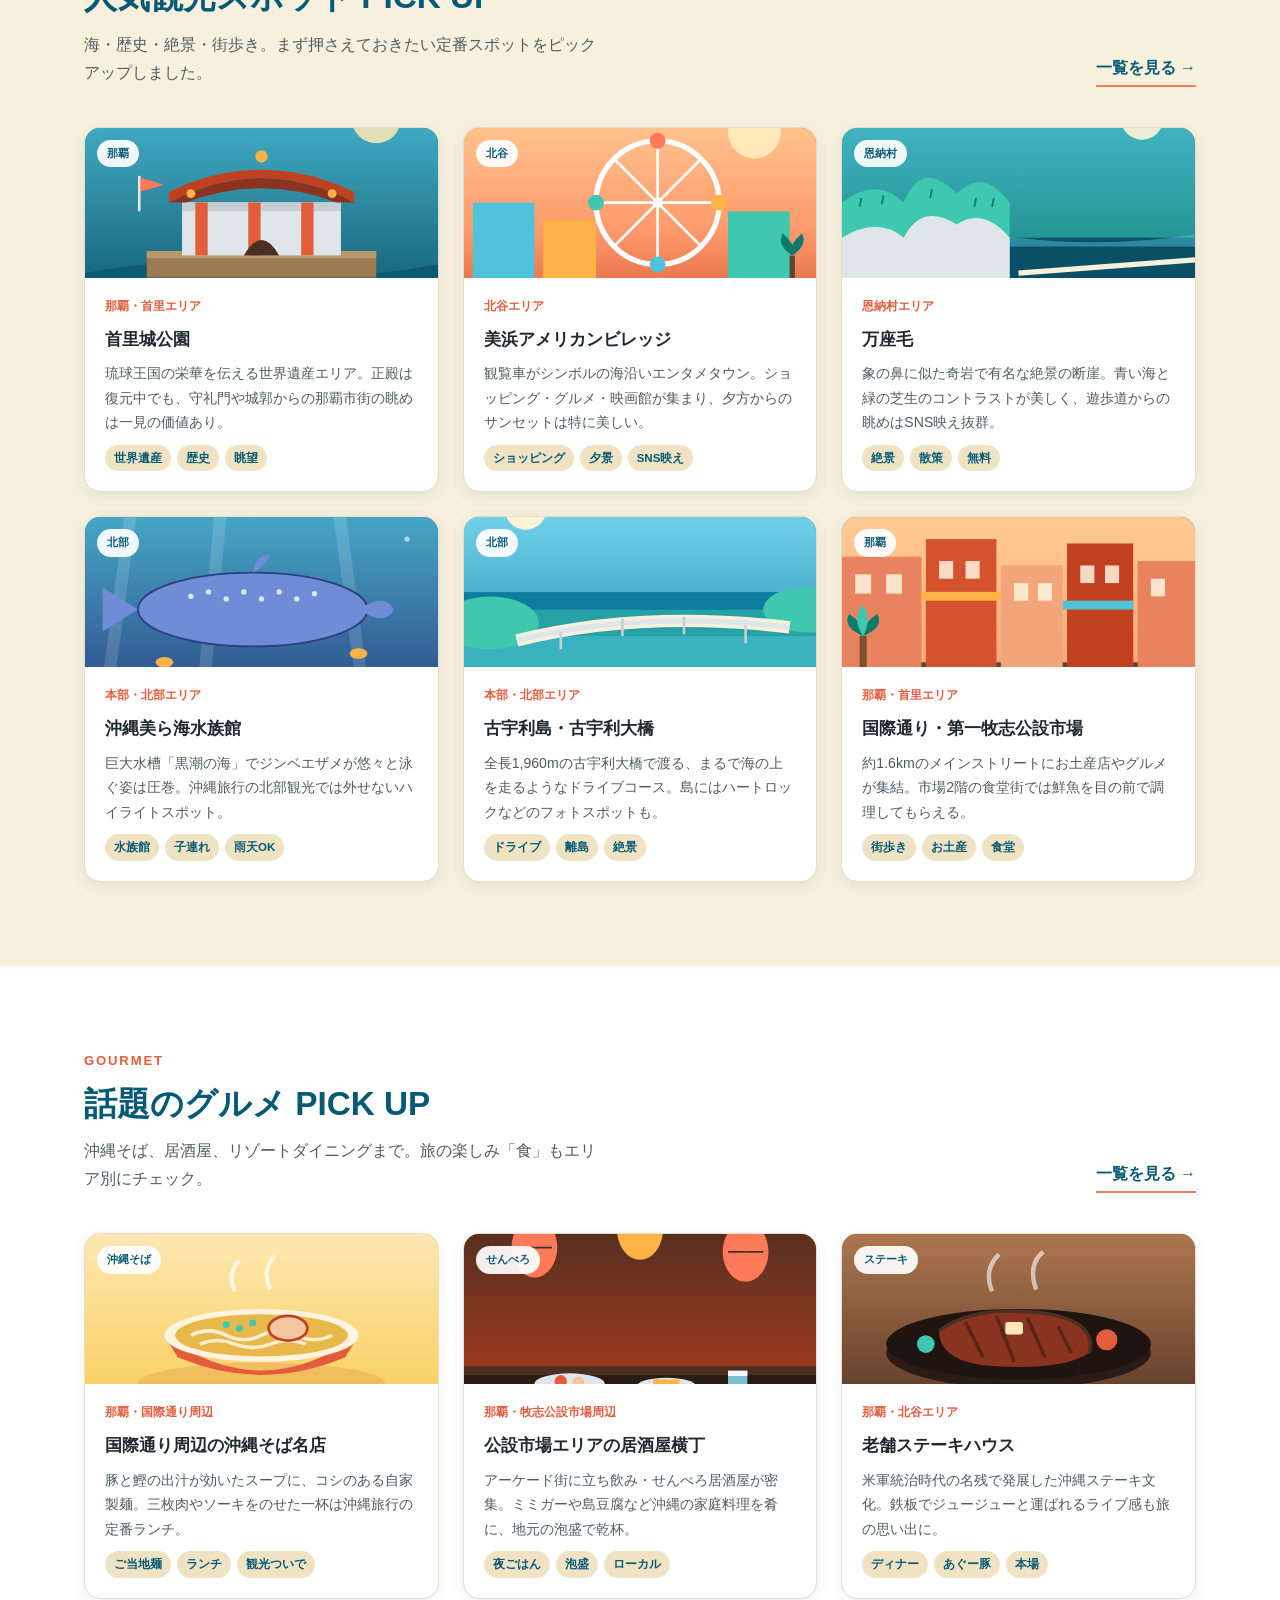
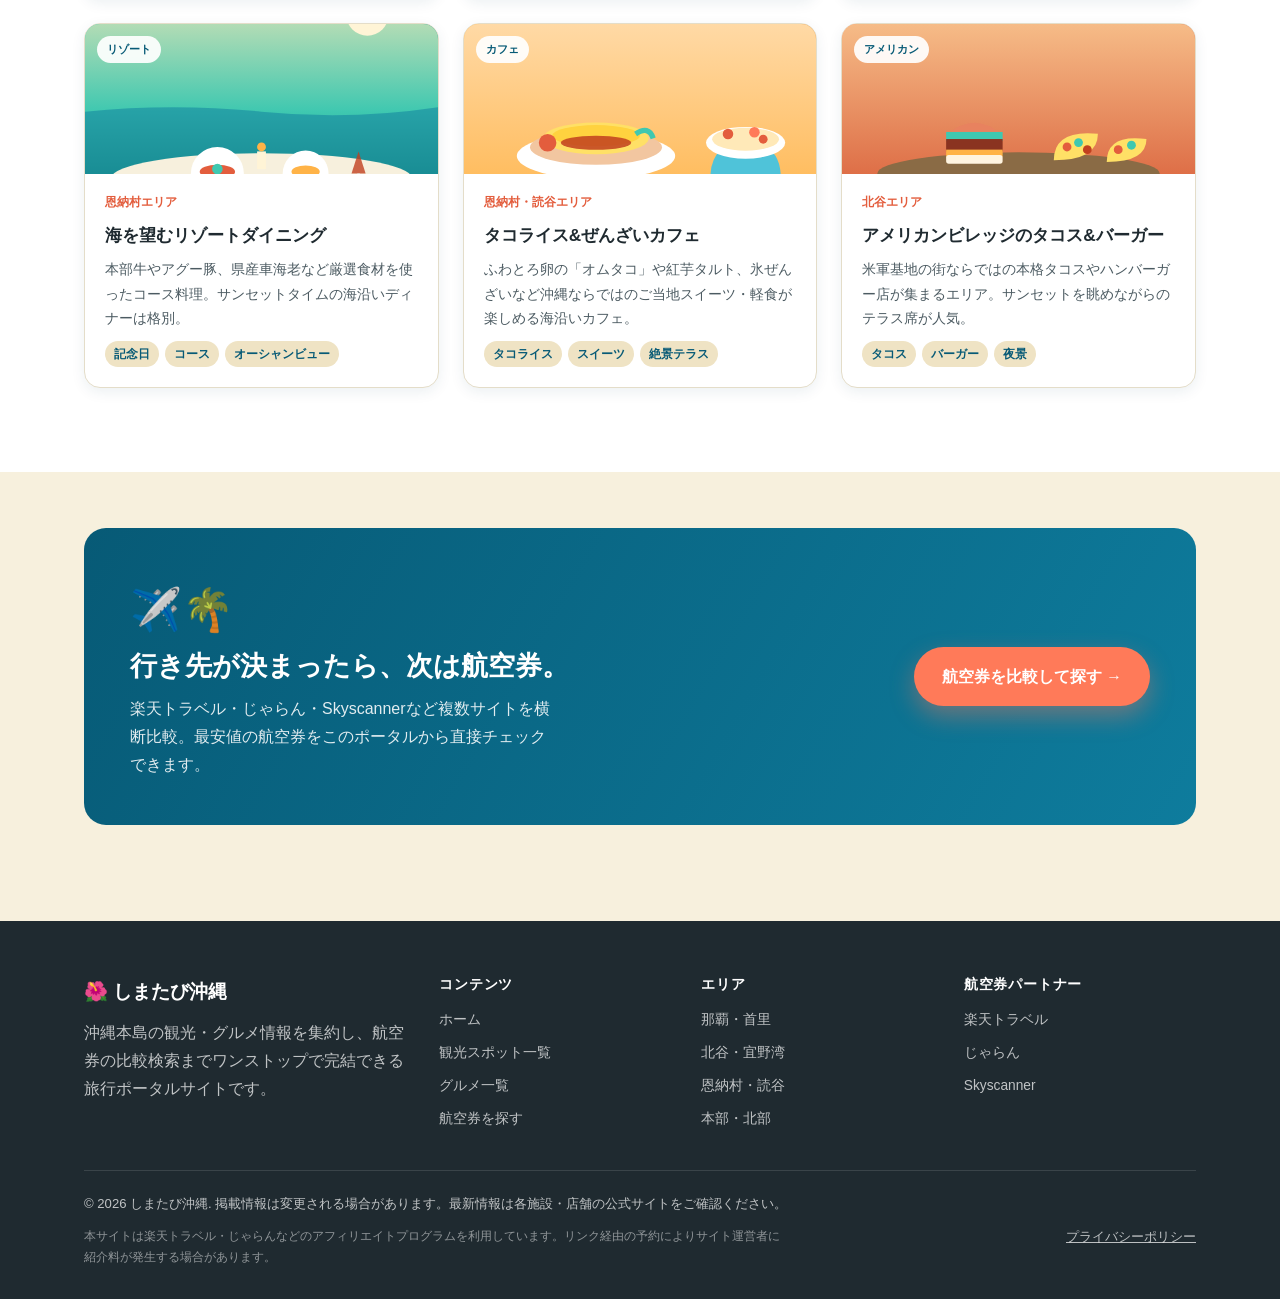
==== commit d8590086: "Add privacy policy page and link it from every footer" ====
--- a/index.html
+++ b/index.html
@@ -295,6 +295,7 @@
     <div class="footer-note">
       <span>© 2026 しまたび沖縄. 掲載情報は変更される場合があります。最新情報は各施設・店舗の公式サイトをご確認ください。</span>
       <span class="disclaimer">本サイトは楽天トラベル・じゃらんなどのアフィリエイトプログラムを利用しています。リンク経由の予約によりサイト運営者に紹介料が発生する場合があります。</span>
+      <a href="privacy.html" style="color:rgba(255,255,255,0.7);text-decoration:underline;font-size:0.82rem;">プライバシーポリシー</a>
     </div>
   </div>
 </footer>
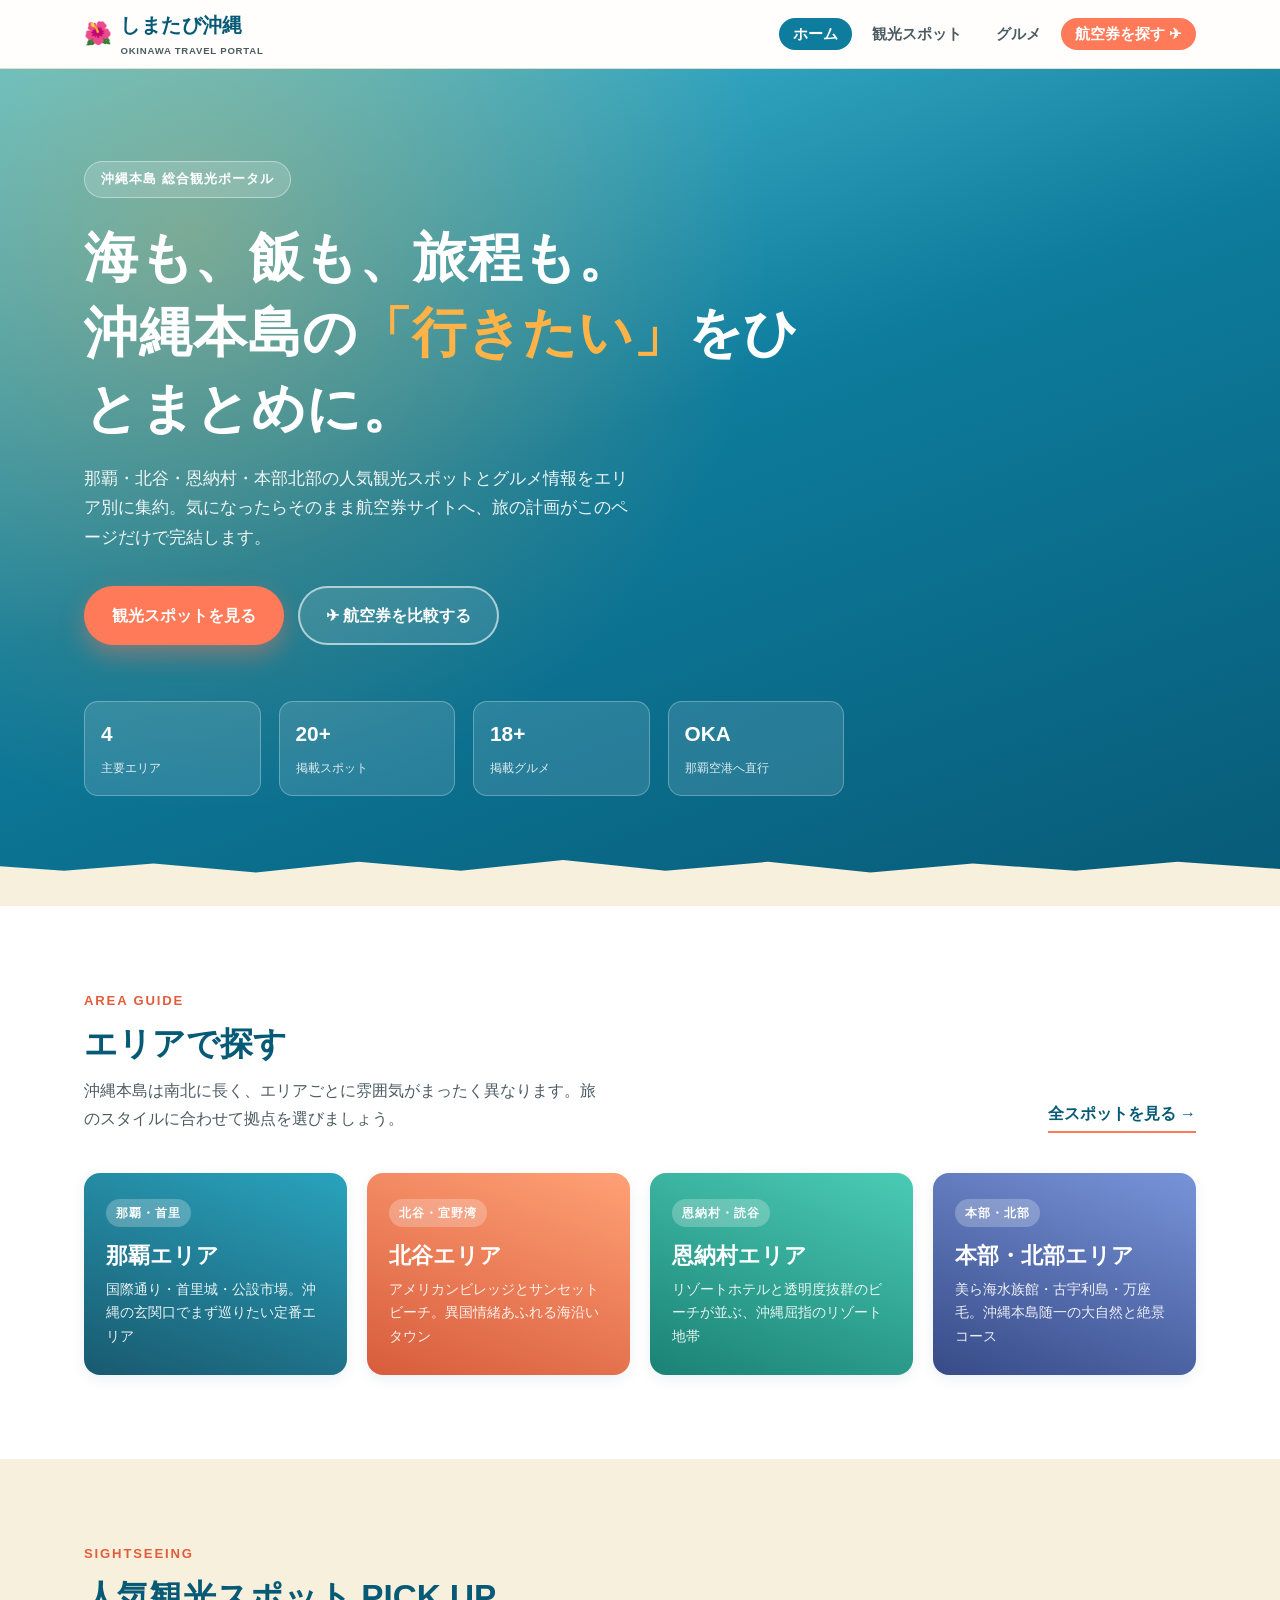
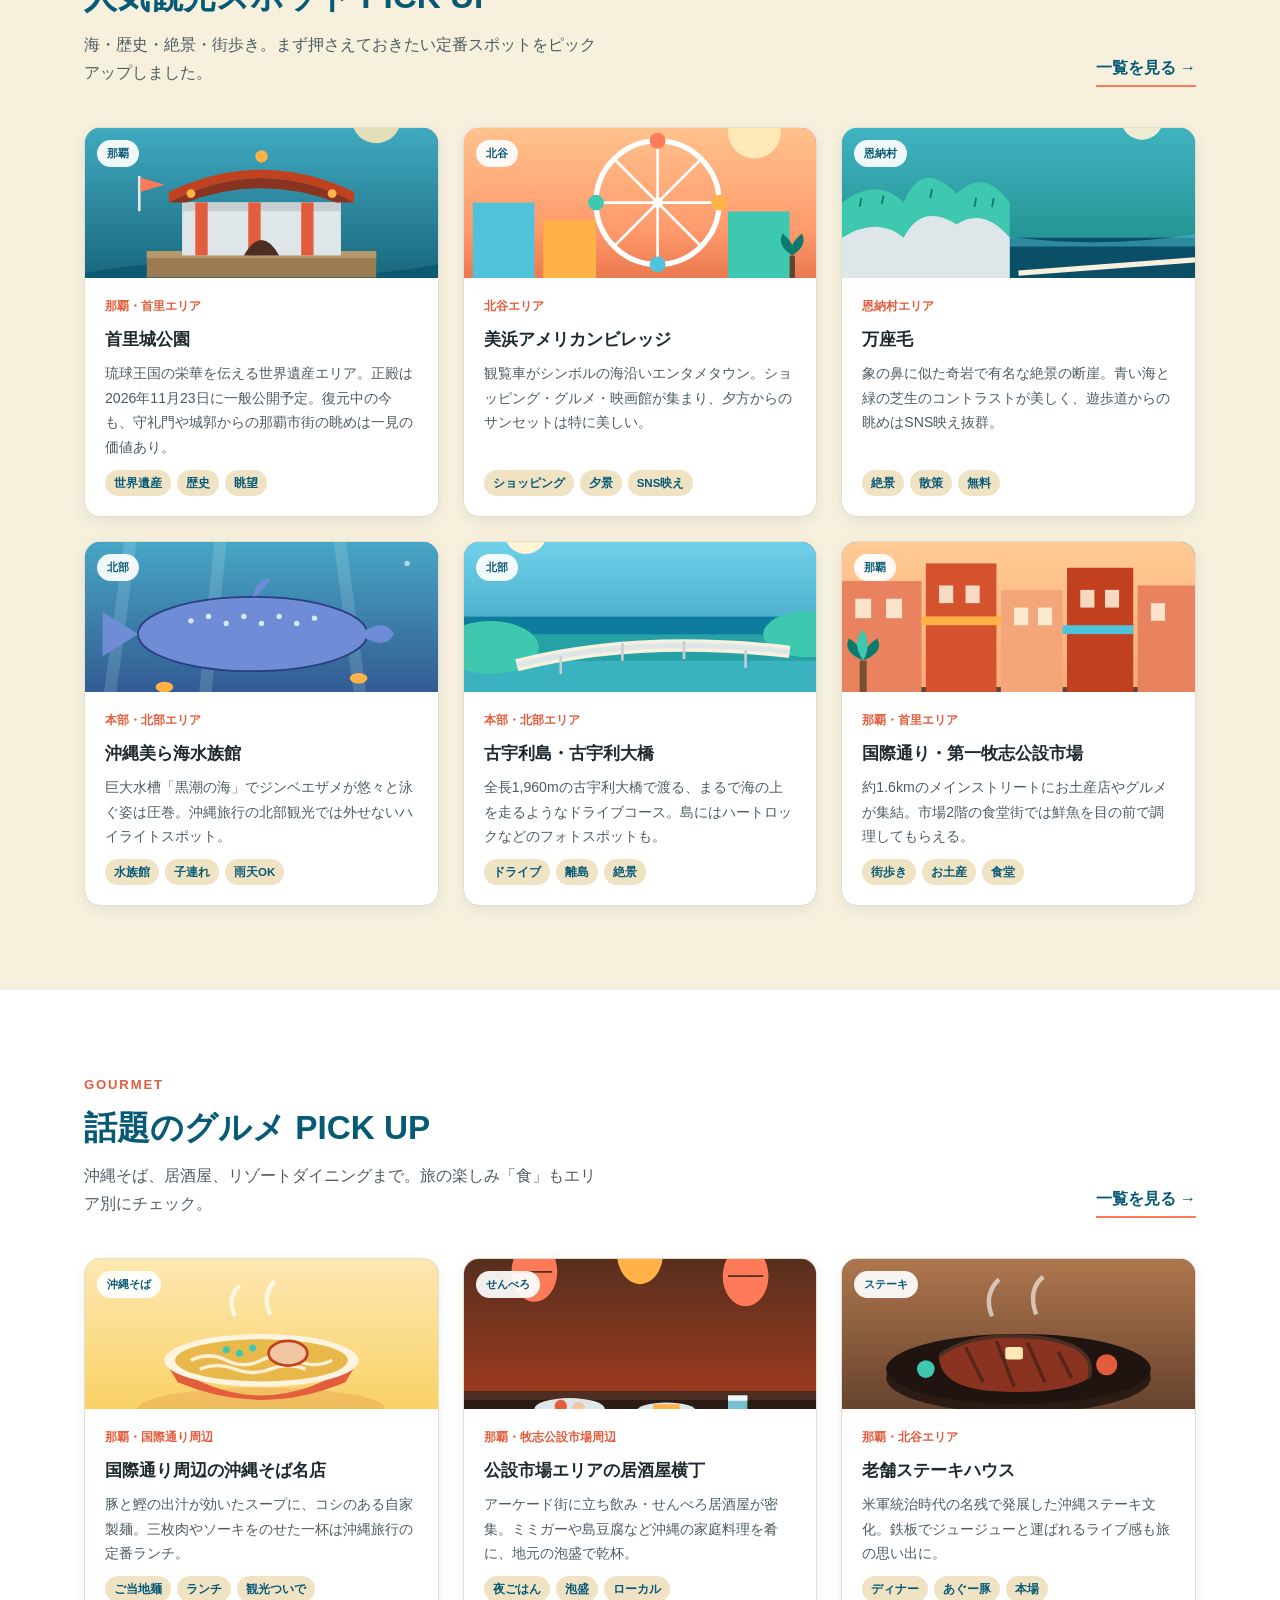
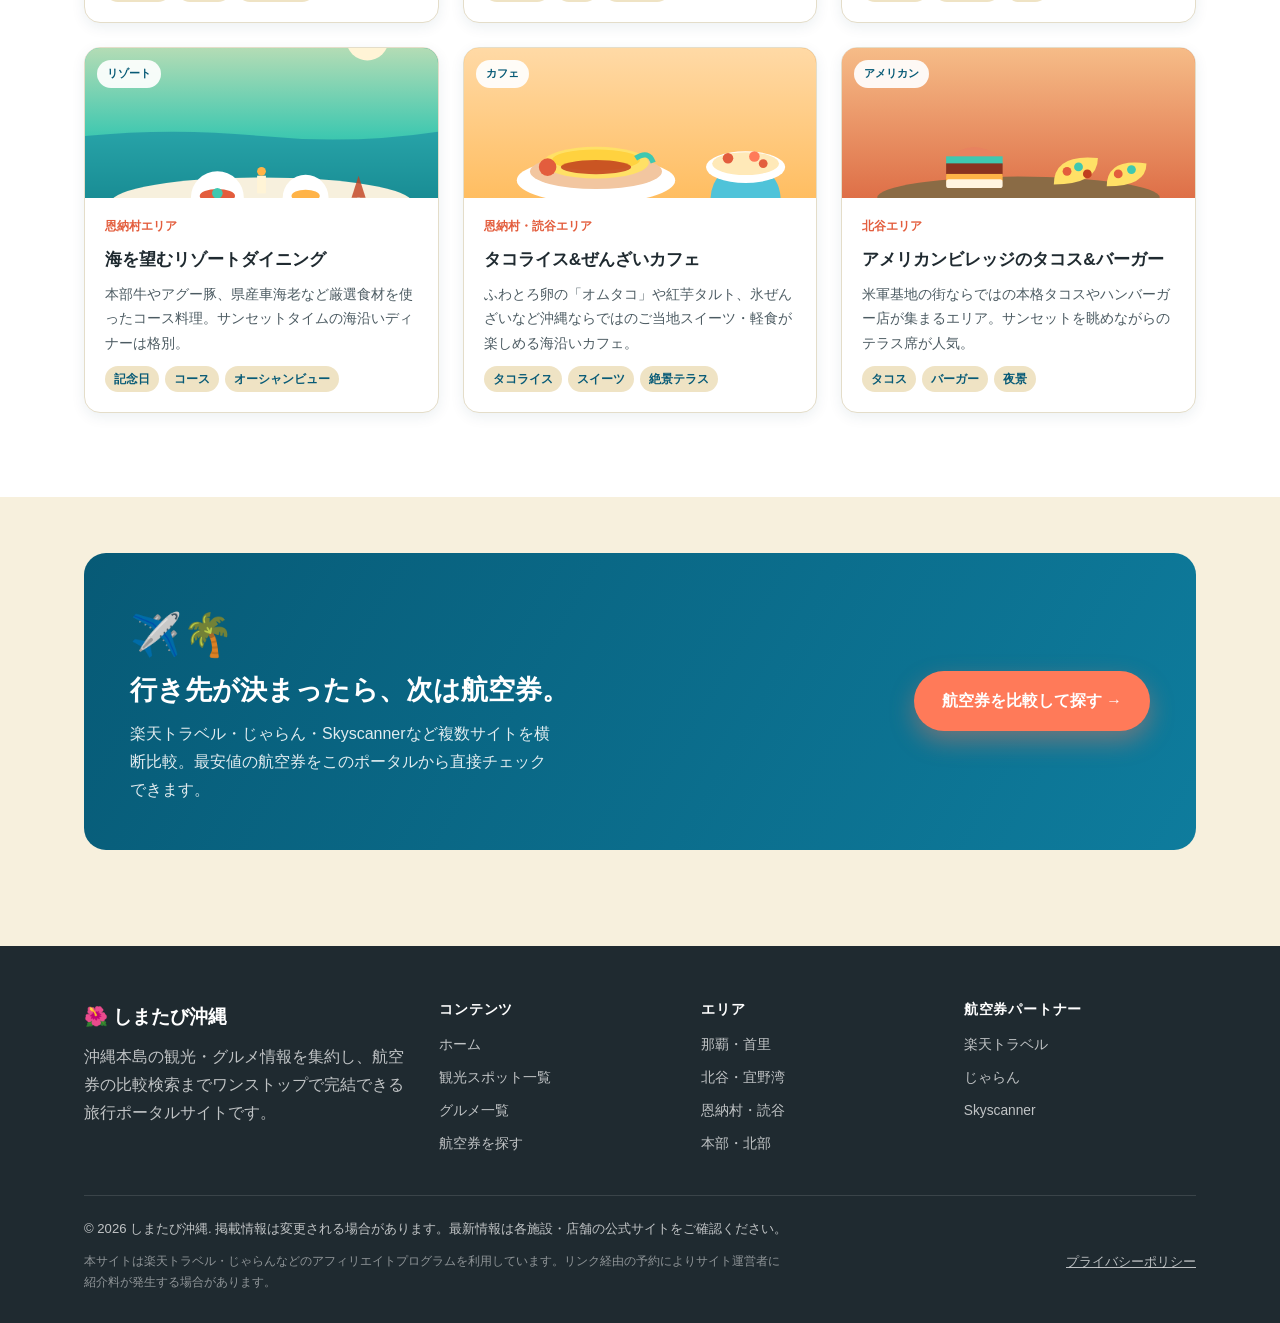
==== commit 64081b91: "首里城正殿の一般公開予定日(2026年11月23日)を追記" ====
--- a/index.html
+++ b/index.html
@@ -110,7 +110,7 @@
         <div class="card-body">
           <span class="area-label">那覇・首里エリア</span>
           <h3>首里城公園</h3>
-          <p class="desc">琉球王国の栄華を伝える世界遺産エリア。正殿は復元中でも、守礼門や城郭からの那覇市街の眺めは一見の価値あり。</p>
+          <p class="desc">琉球王国の栄華を伝える世界遺産エリア。正殿は2026年11月23日に一般公開予定。復元中の今も、守礼門や城郭からの那覇市街の眺めは一見の価値あり。</p>
           <div class="tag-row"><span>世界遺産</span><span>歴史</span><span>眺望</span></div>
         </div>
       </div>
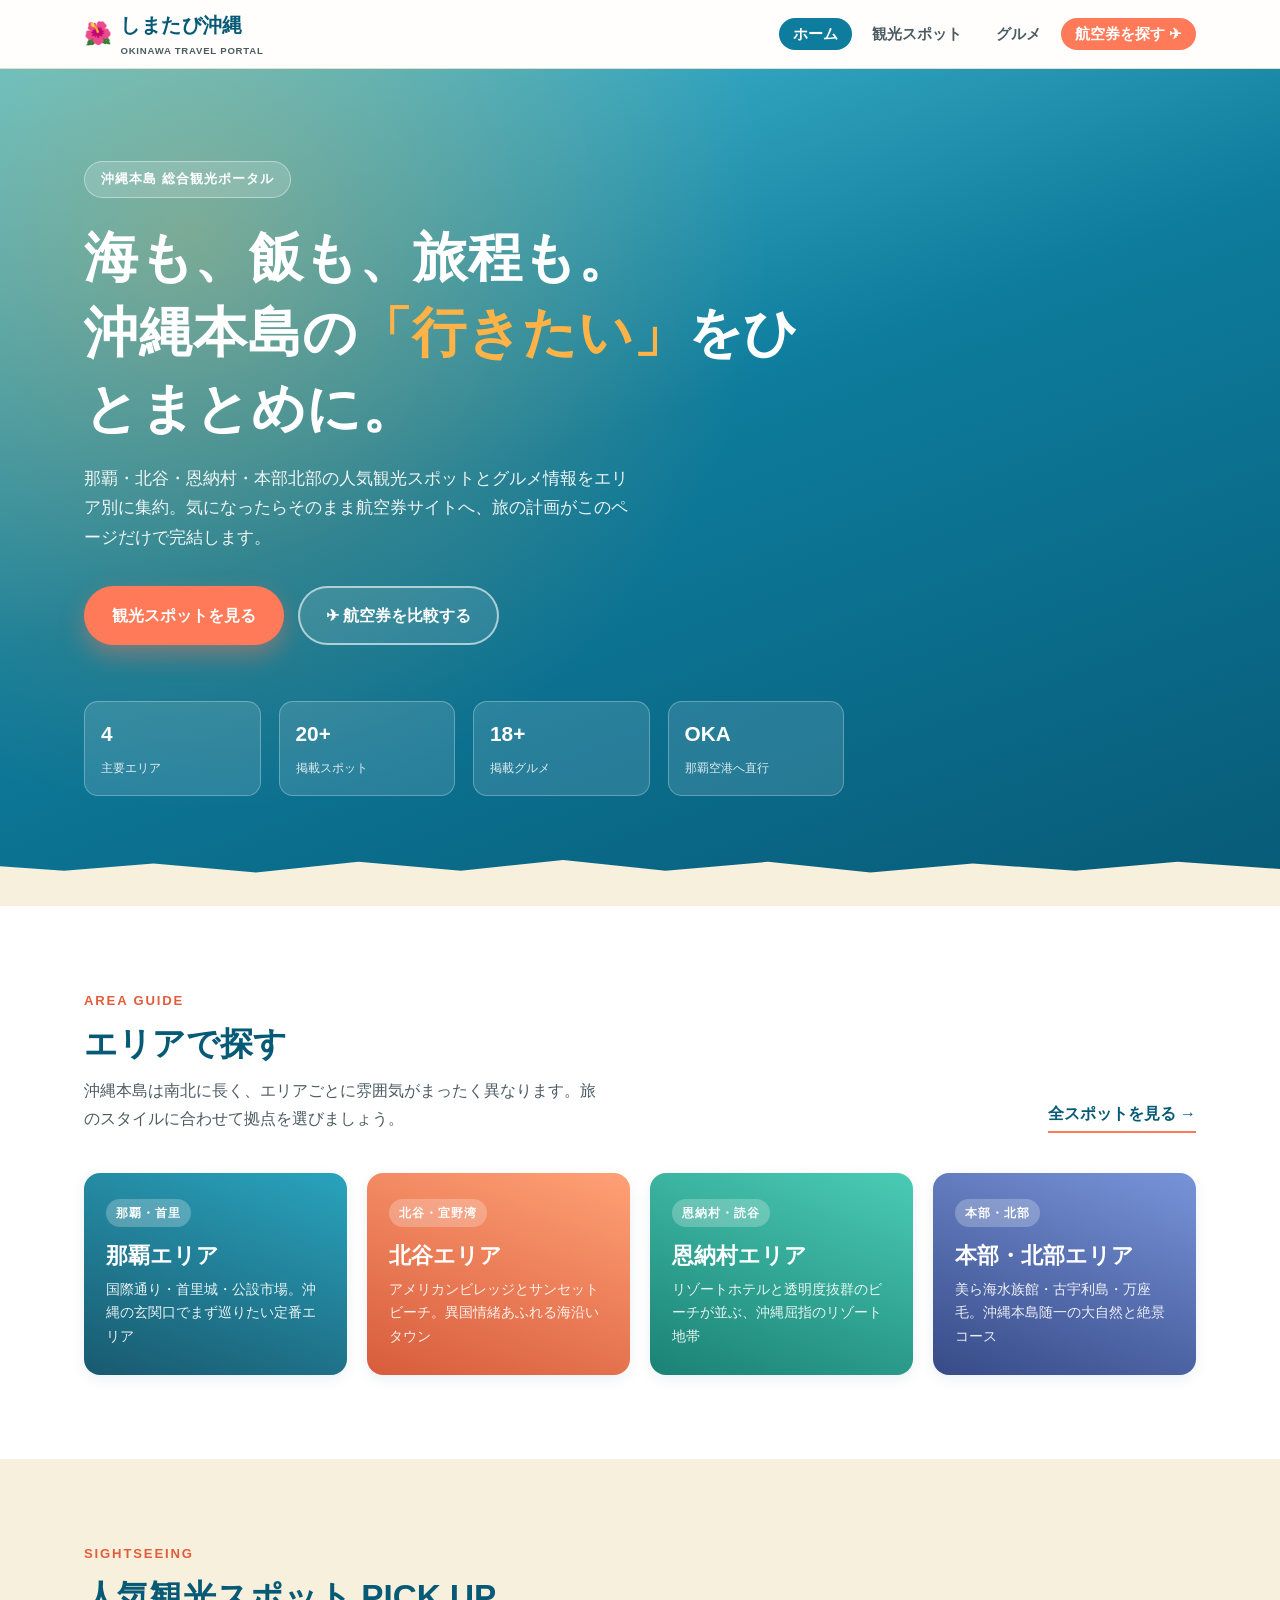
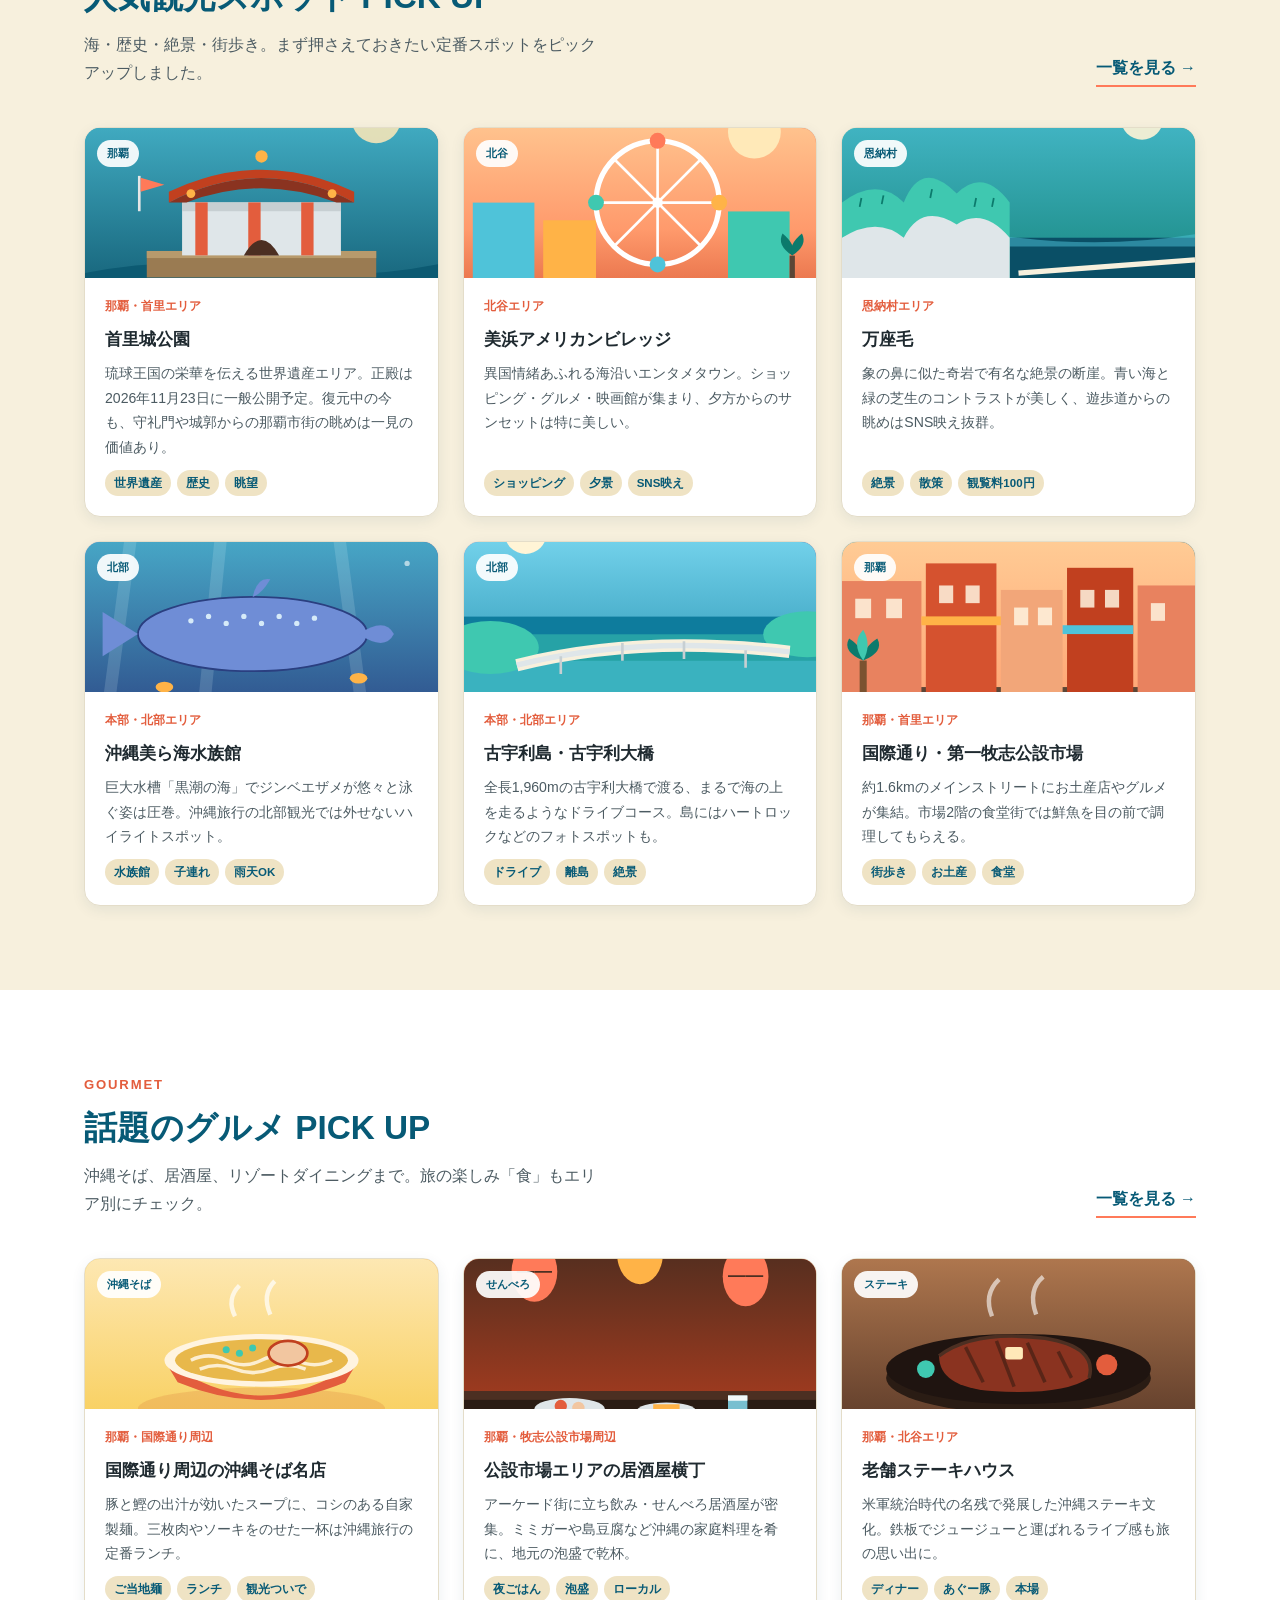
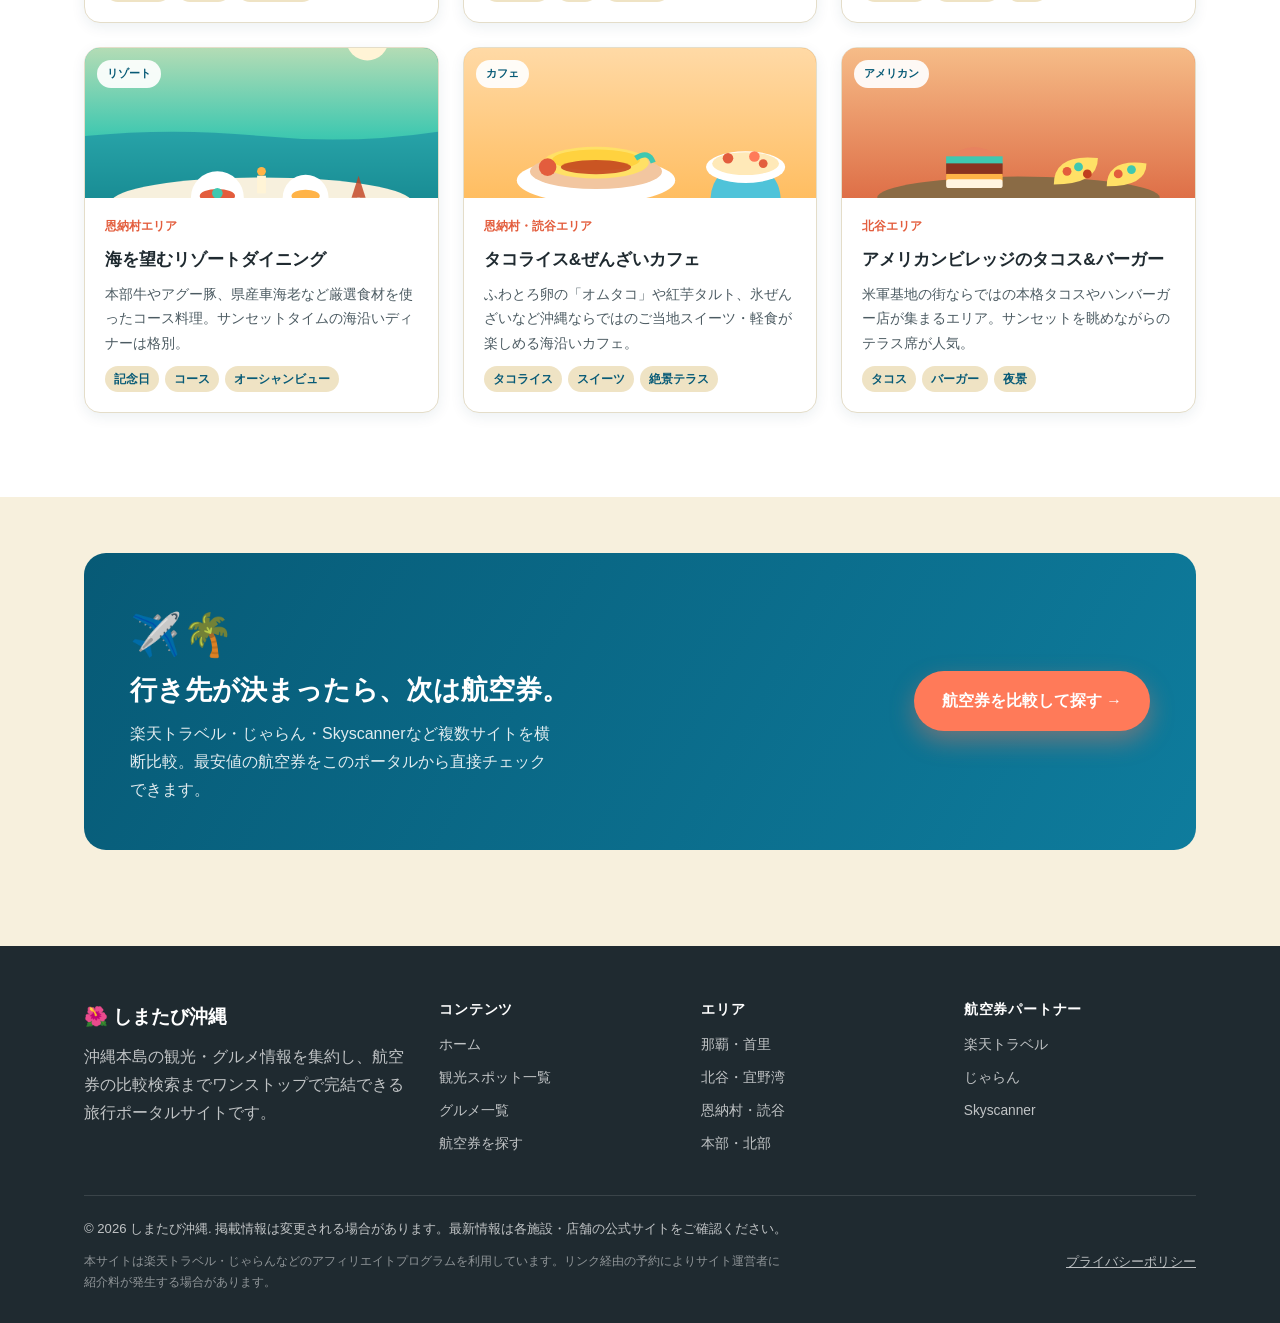
==== commit 565a5c5a: "アメリカンビレッジの観覧車(2022年撤去)の記述を削除、万座毛の「無料」表記を観覧料100円に修正 Co-Authored-By: Claude Opus 5.5 <noreply@anthropi" ====
--- a/index.html
+++ b/index.html
@@ -120,7 +120,7 @@
         <div class="card-body">
           <span class="area-label">北谷エリア</span>
           <h3>美浜アメリカンビレッジ</h3>
-          <p class="desc">観覧車がシンボルの海沿いエンタメタウン。ショッピング・グルメ・映画館が集まり、夕方からのサンセットは特に美しい。</p>
+          <p class="desc">異国情緒あふれる海沿いエンタメタウン。ショッピング・グルメ・映画館が集まり、夕方からのサンセットは特に美しい。</p>
           <div class="tag-row"><span>ショッピング</span><span>夕景</span><span>SNS映え</span></div>
         </div>
       </div>
@@ -131,7 +131,7 @@
           <span class="area-label">恩納村エリア</span>
           <h3>万座毛</h3>
           <p class="desc">象の鼻に似た奇岩で有名な絶景の断崖。青い海と緑の芝生のコントラストが美しく、遊歩道からの眺めはSNS映え抜群。</p>
-          <div class="tag-row"><span>絶景</span><span>散策</span><span>無料</span></div>
+          <div class="tag-row"><span>絶景</span><span>散策</span><span>観覧料100円</span></div>
         </div>
       </div>
 
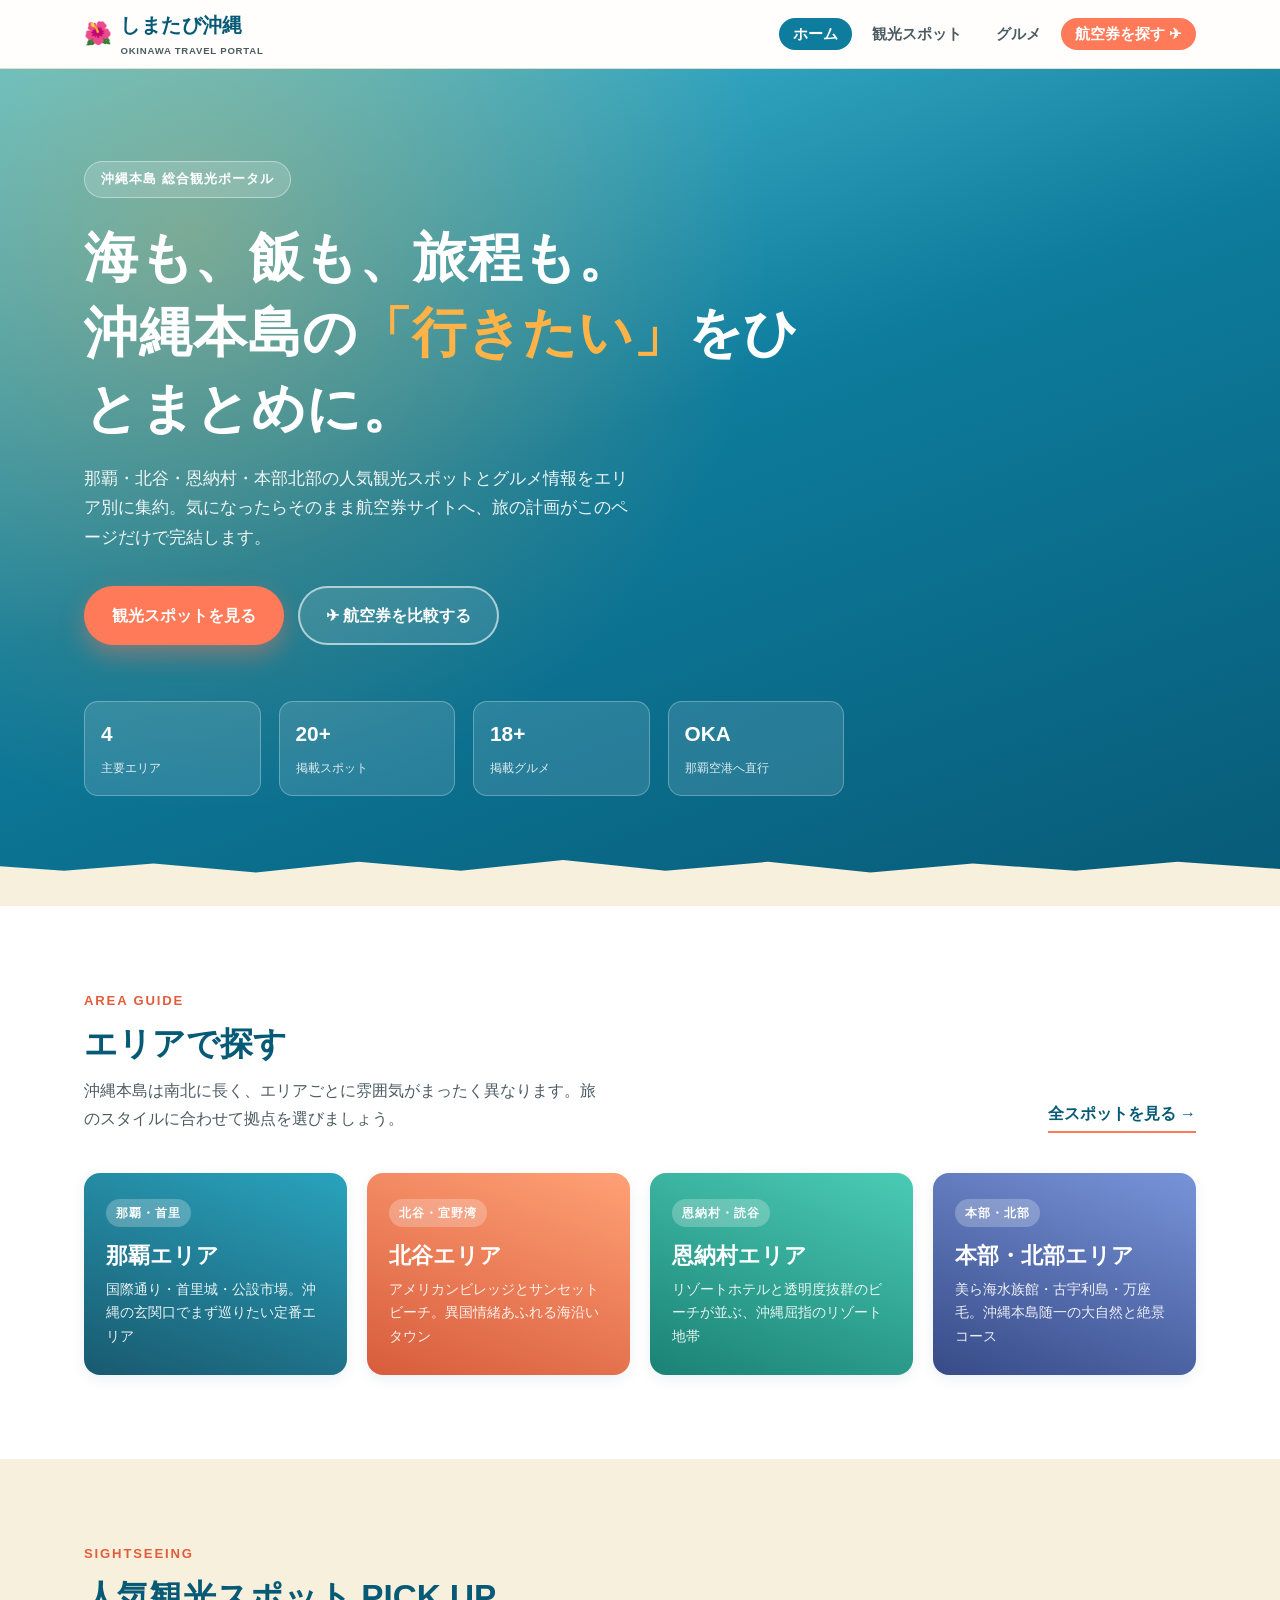
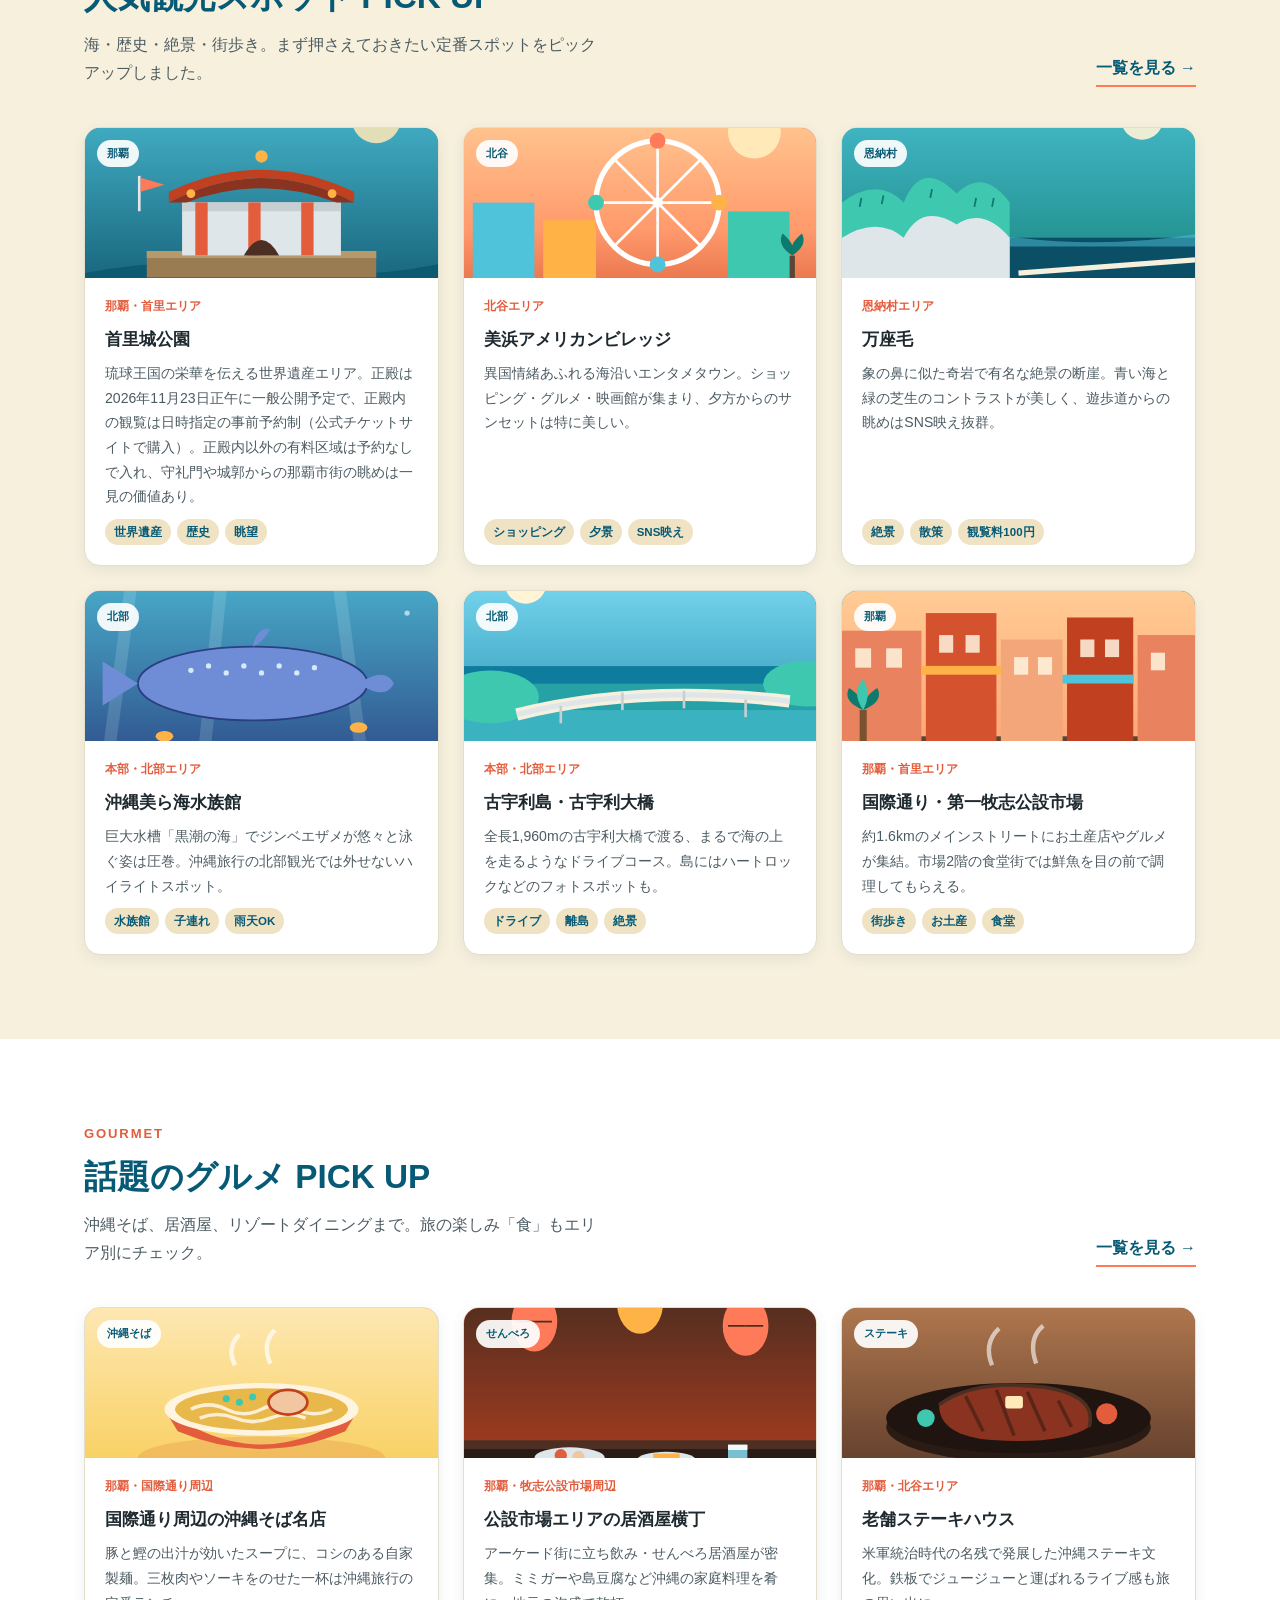
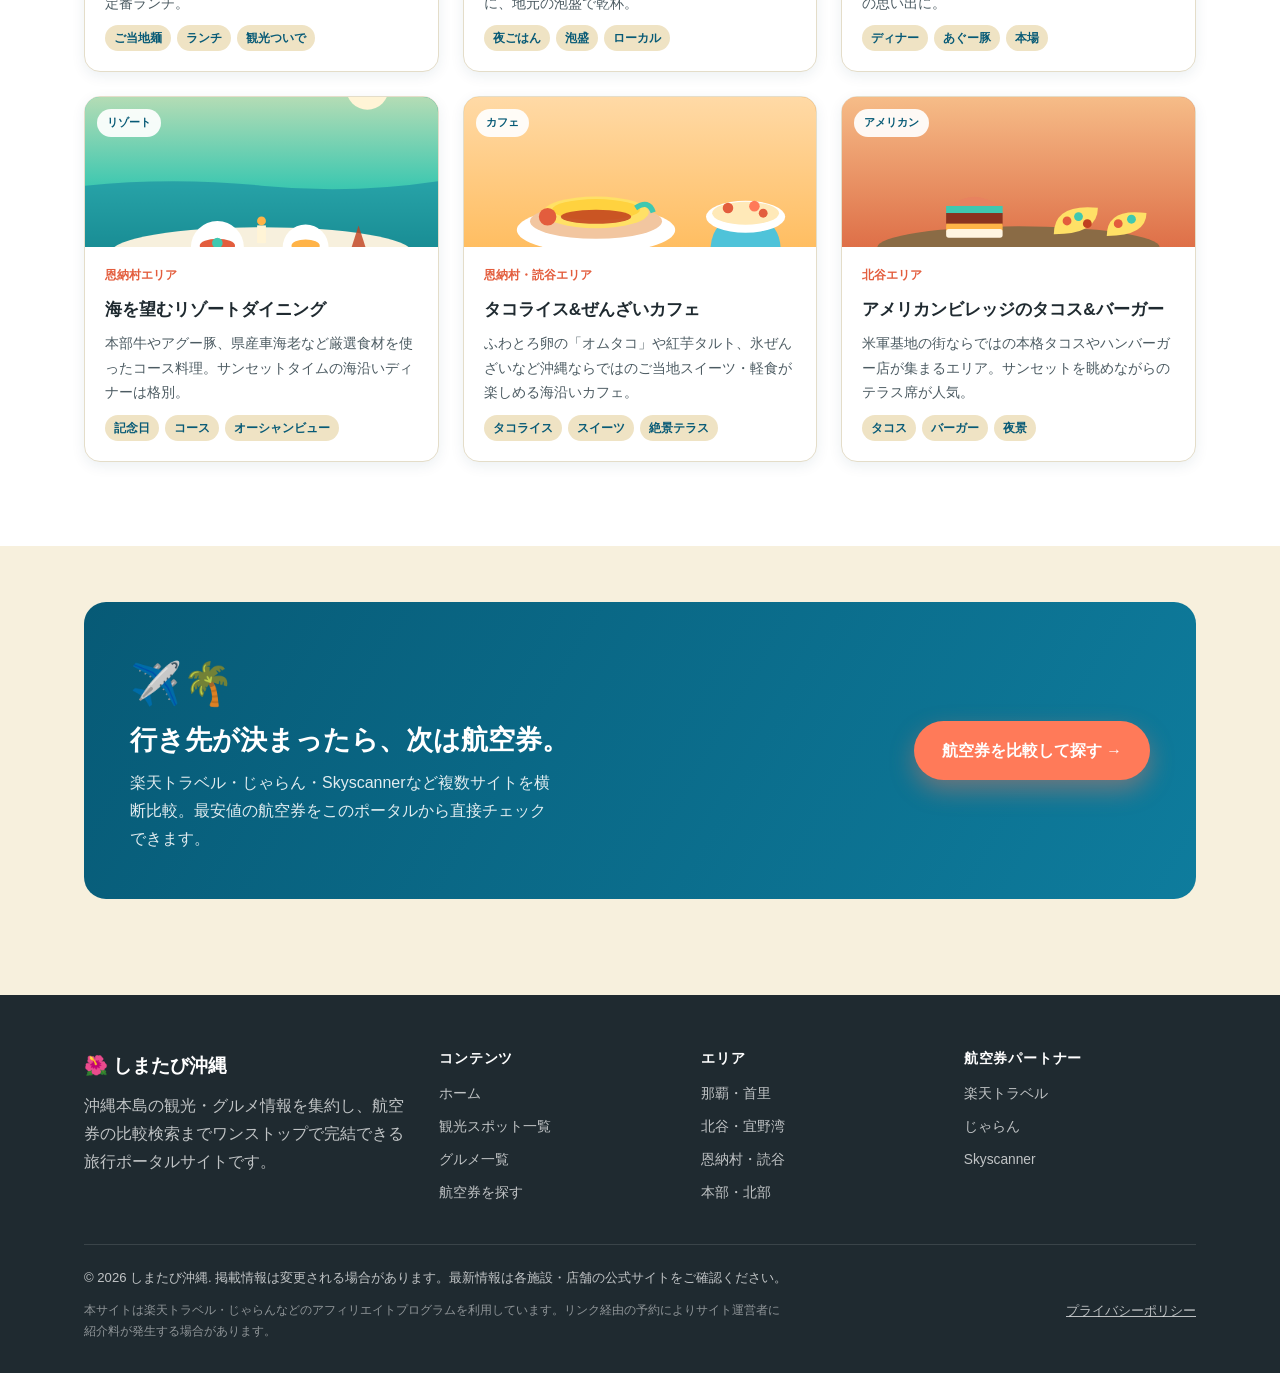
==== commit 21c23dff: "[auto-brushup] 首里城正殿の一般公開(11/23正午)と日時指定予約・購入方法を公式情報で追記、観光スポット一覧のtitle/descriptionを具体化" ====
--- a/index.html
+++ b/index.html
@@ -110,7 +110,7 @@
         <div class="card-body">
           <span class="area-label">那覇・首里エリア</span>
           <h3>首里城公園</h3>
-          <p class="desc">琉球王国の栄華を伝える世界遺産エリア。正殿は2026年11月23日に一般公開予定。復元中の今も、守礼門や城郭からの那覇市街の眺めは一見の価値あり。</p>
+          <p class="desc">琉球王国の栄華を伝える世界遺産エリア。正殿は2026年11月23日正午に一般公開予定で、正殿内の観覧は日時指定の事前予約制（公式チケットサイトで購入）。正殿内以外の有料区域は予約なしで入れ、守礼門や城郭からの那覇市街の眺めは一見の価値あり。</p>
           <div class="tag-row"><span>世界遺産</span><span>歴史</span><span>眺望</span></div>
         </div>
       </div>
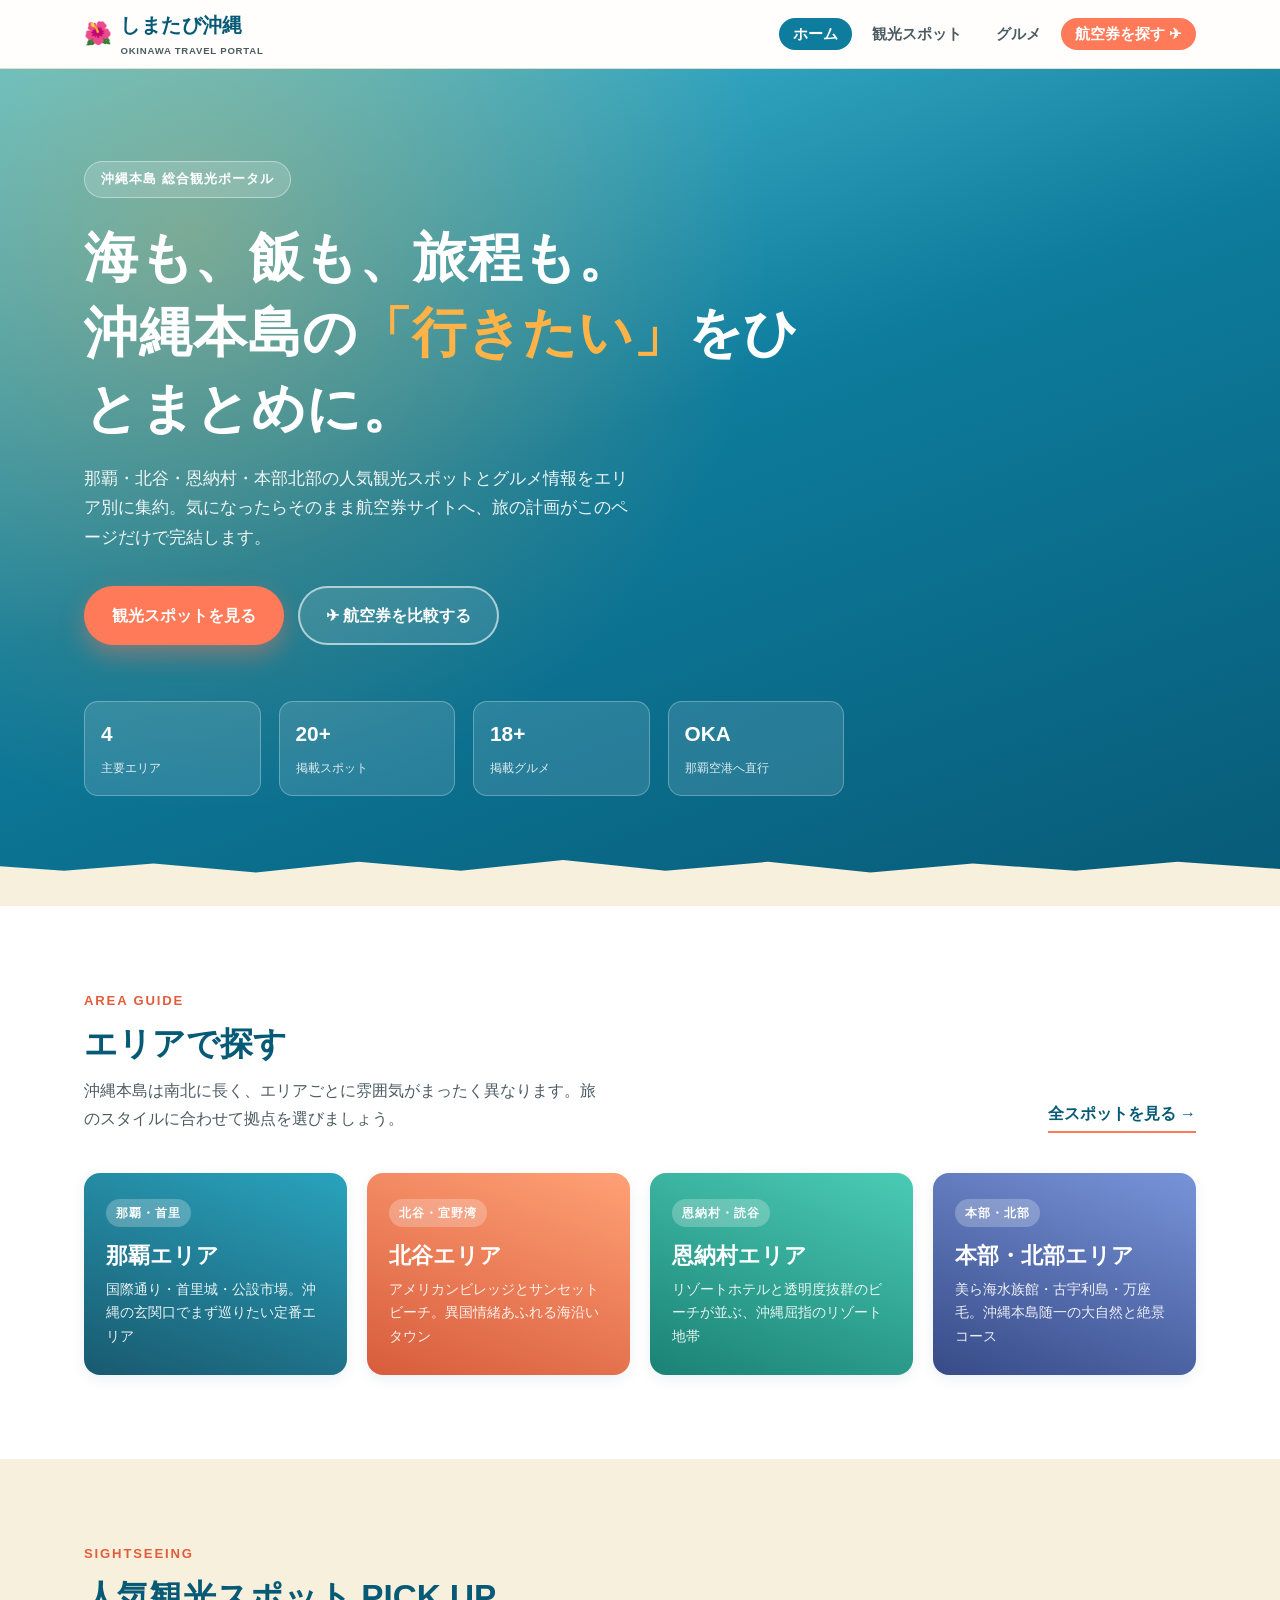
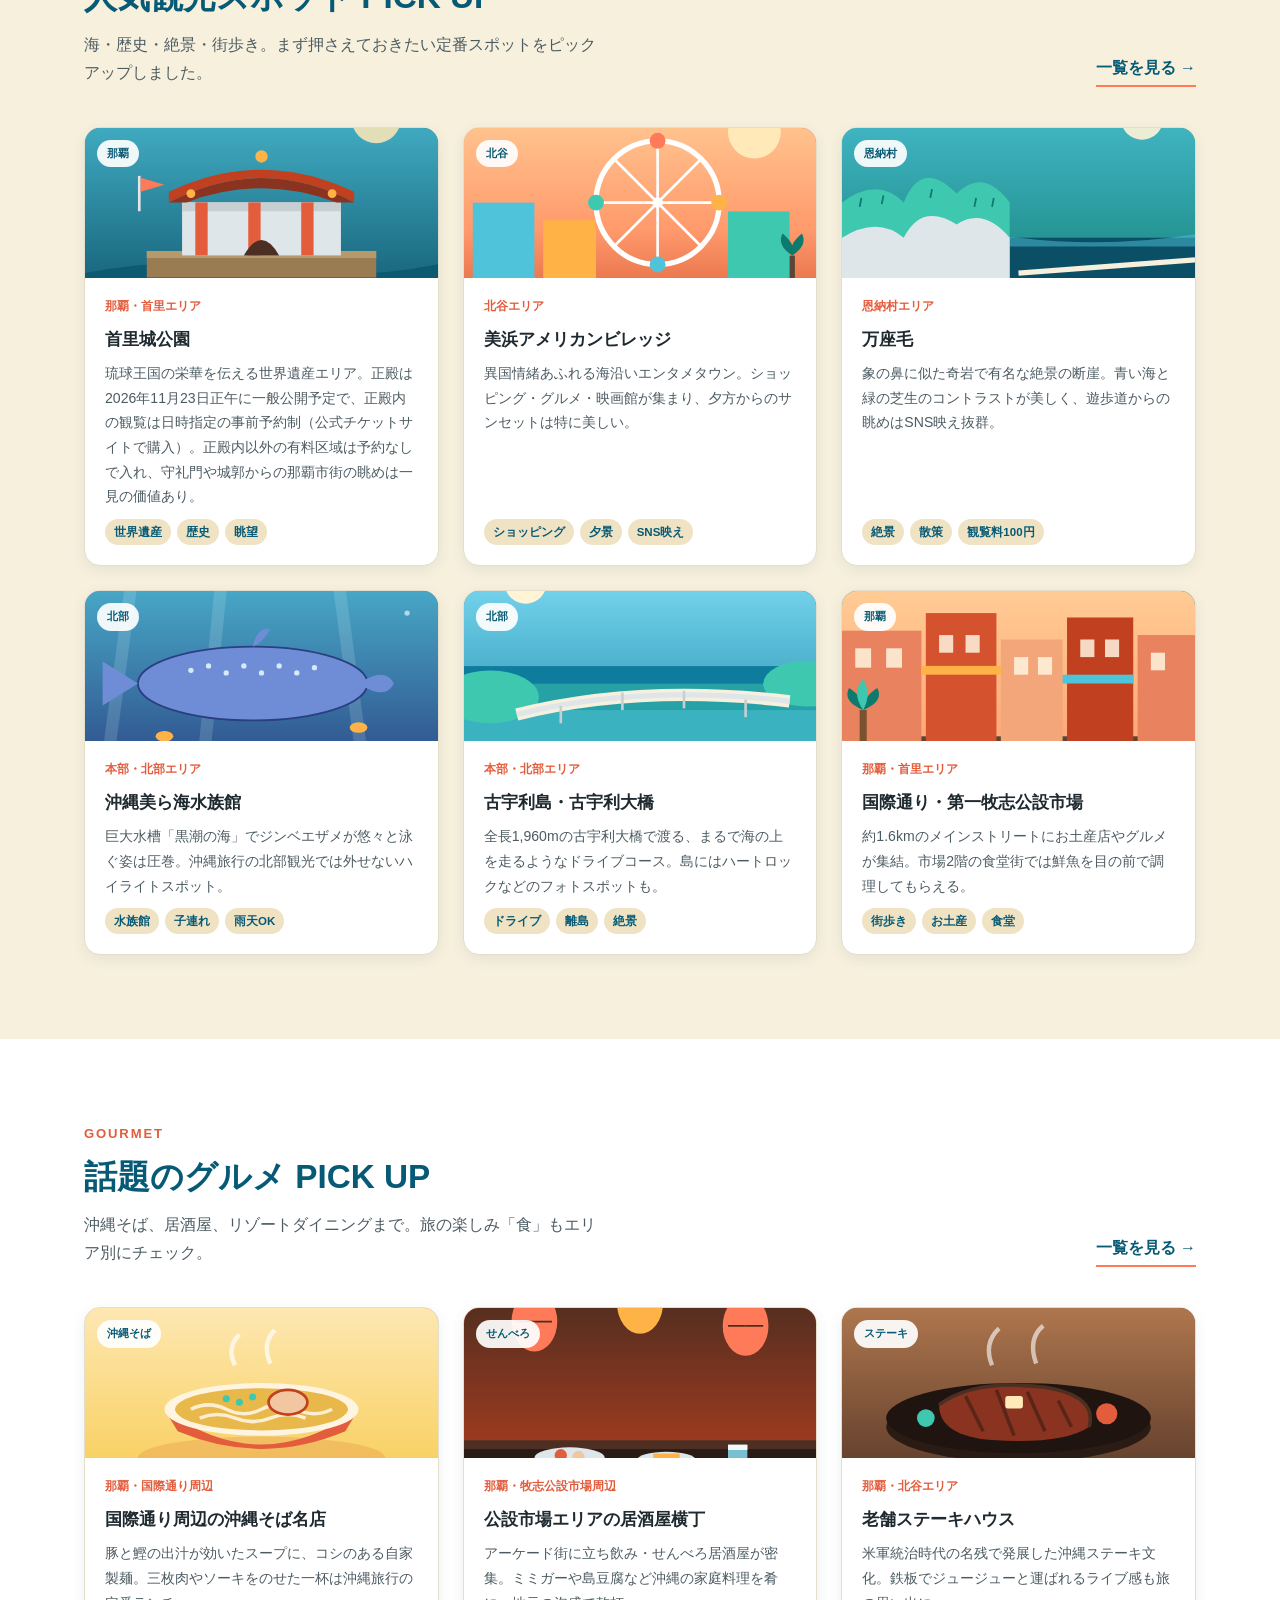
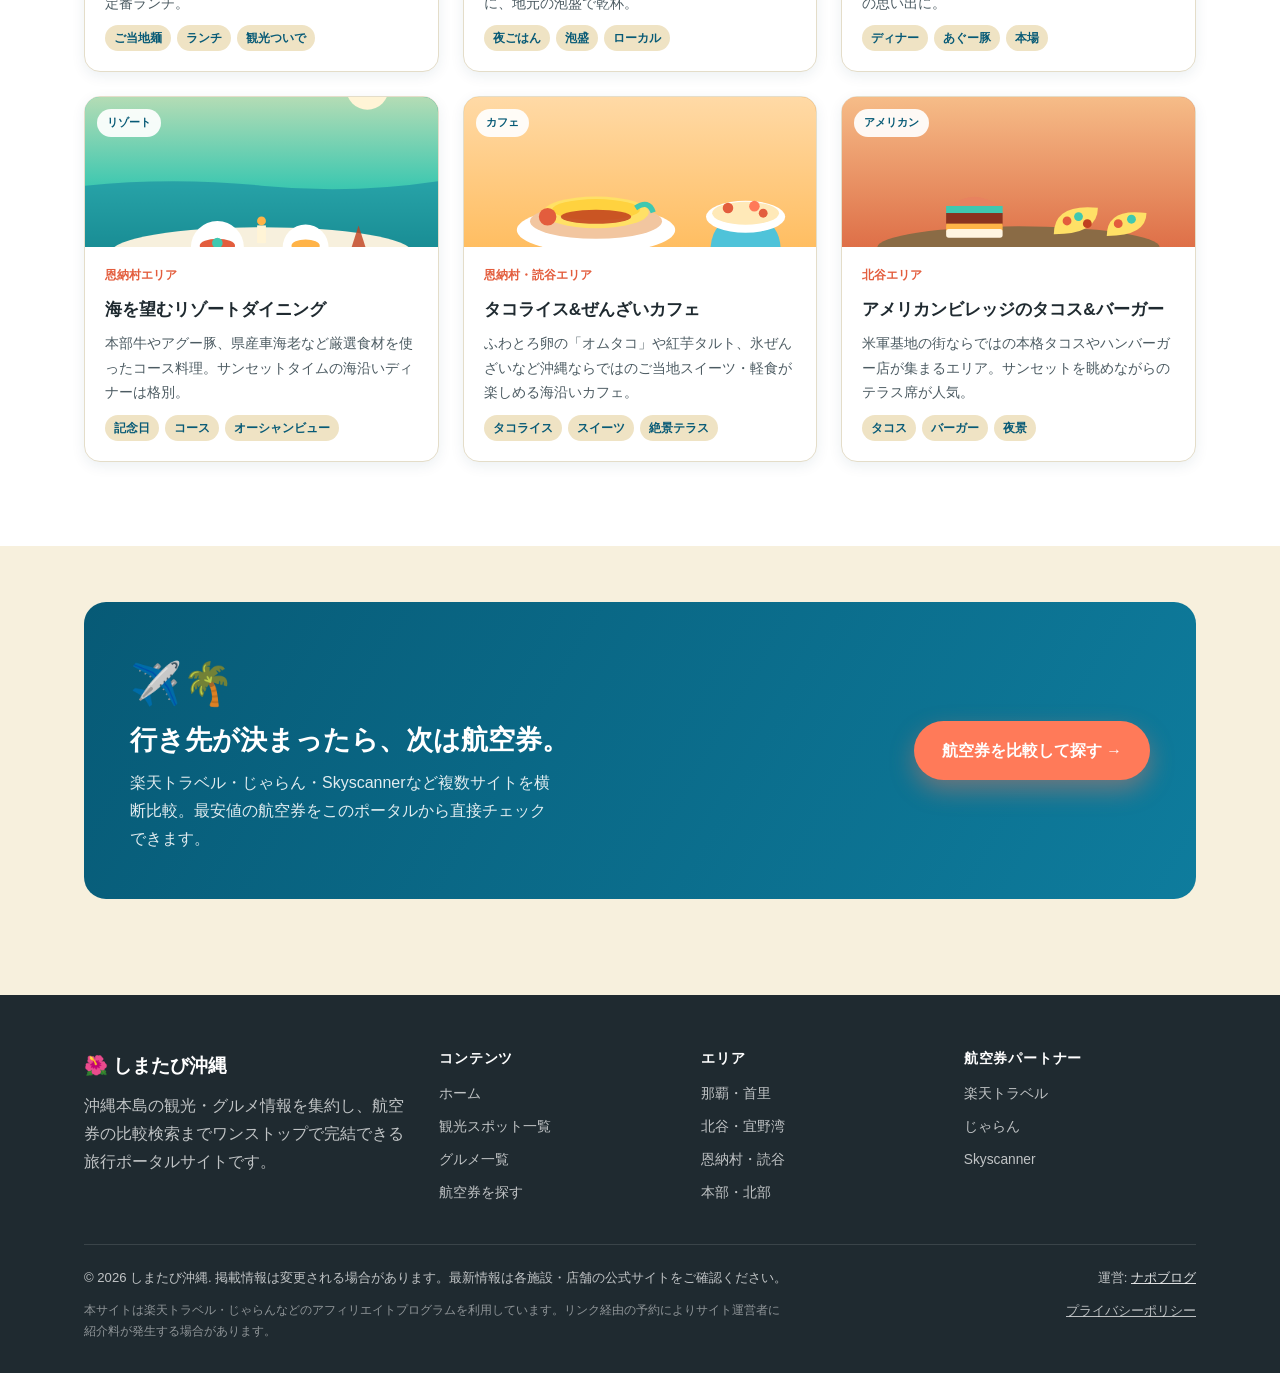
==== commit d9433a21: "[site-credit] フッターに運営元(ナポブログ)へのリンクを追加 Co-Authored-By: Claude Opus 5.5 <noreply@anthropic.com>" ====
--- a/index.html
+++ b/index.html
@@ -294,6 +294,7 @@
     </div>
     <div class="footer-note">
       <span>© 2026 しまたび沖縄. 掲載情報は変更される場合があります。最新情報は各施設・店舗の公式サイトをご確認ください。</span>
+      <span>運営: <a href="https://napoblog.com/" style="color:rgba(255,255,255,0.85);text-decoration:underline;">ナポブログ</a></span>
       <span class="disclaimer">本サイトは楽天トラベル・じゃらんなどのアフィリエイトプログラムを利用しています。リンク経由の予約によりサイト運営者に紹介料が発生する場合があります。</span>
       <a href="privacy.html" style="color:rgba(255,255,255,0.7);text-decoration:underline;font-size:0.82rem;">プライバシーポリシー</a>
     </div>
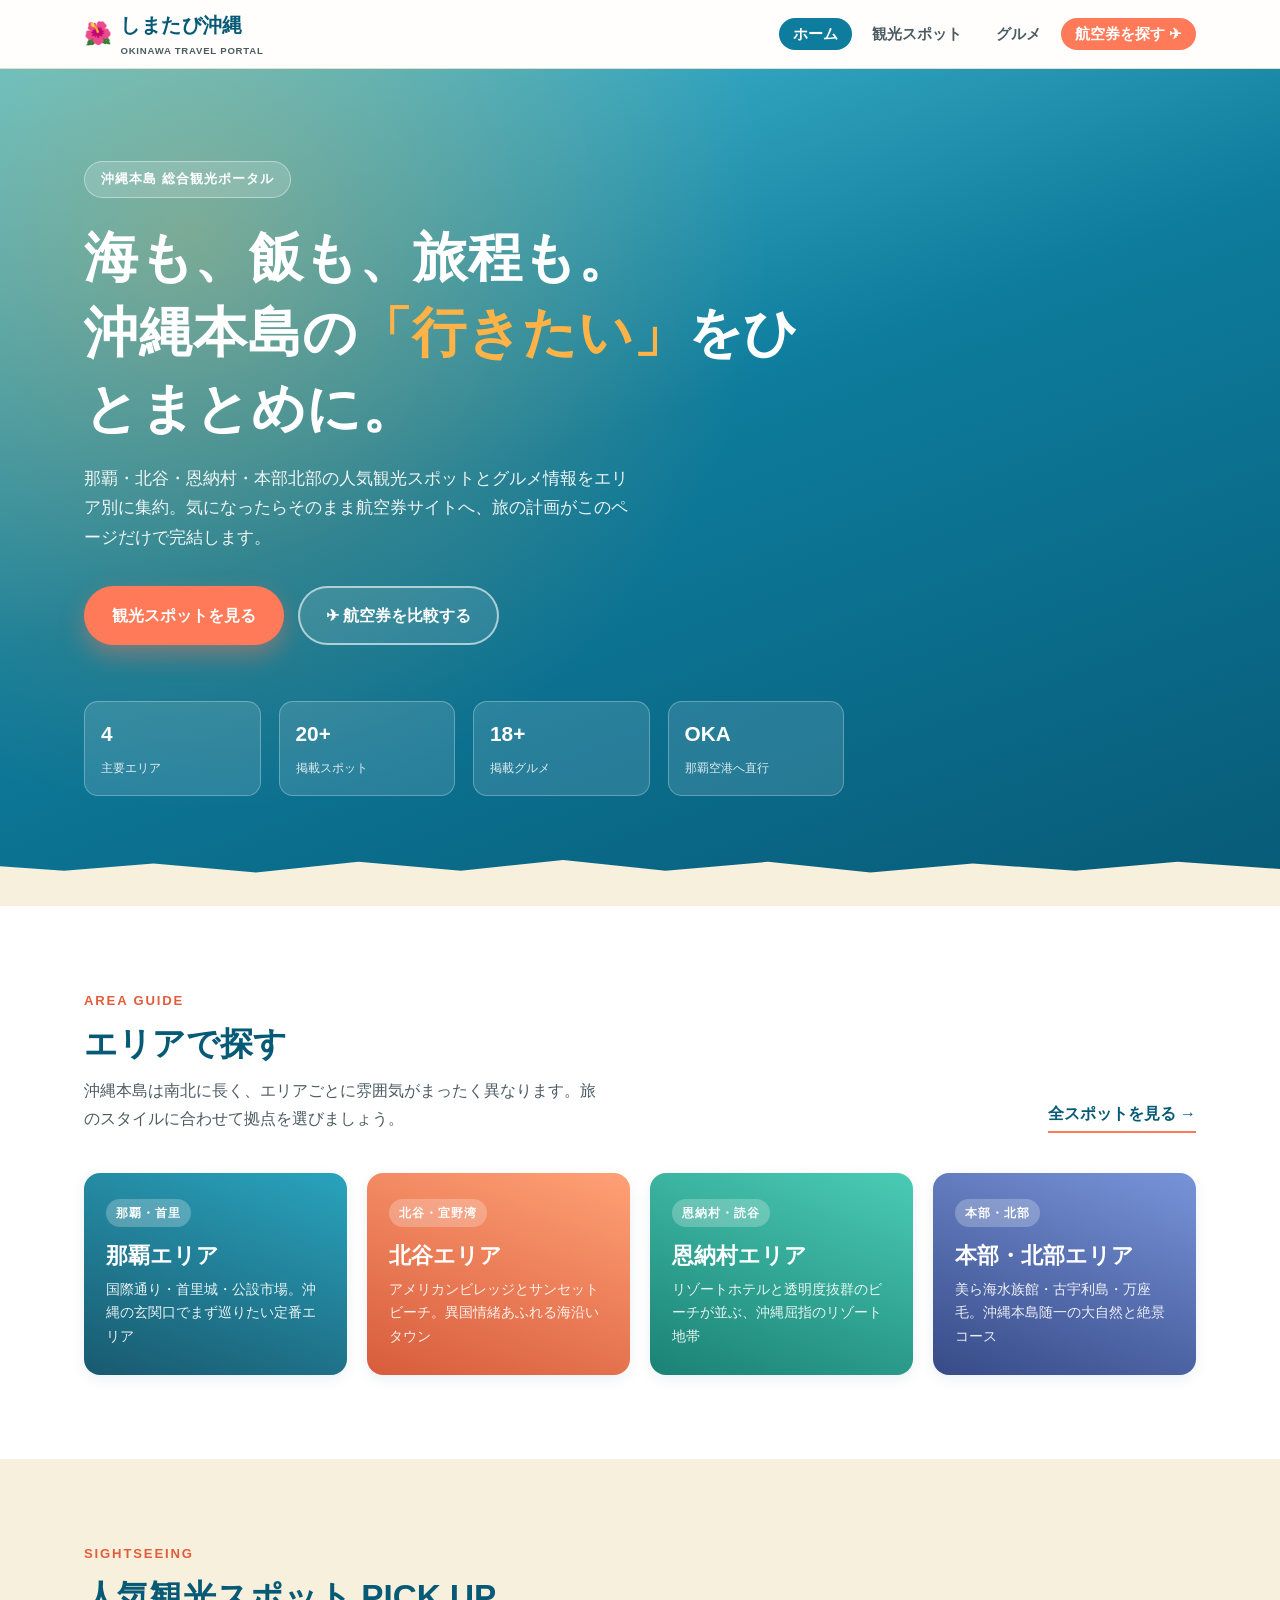
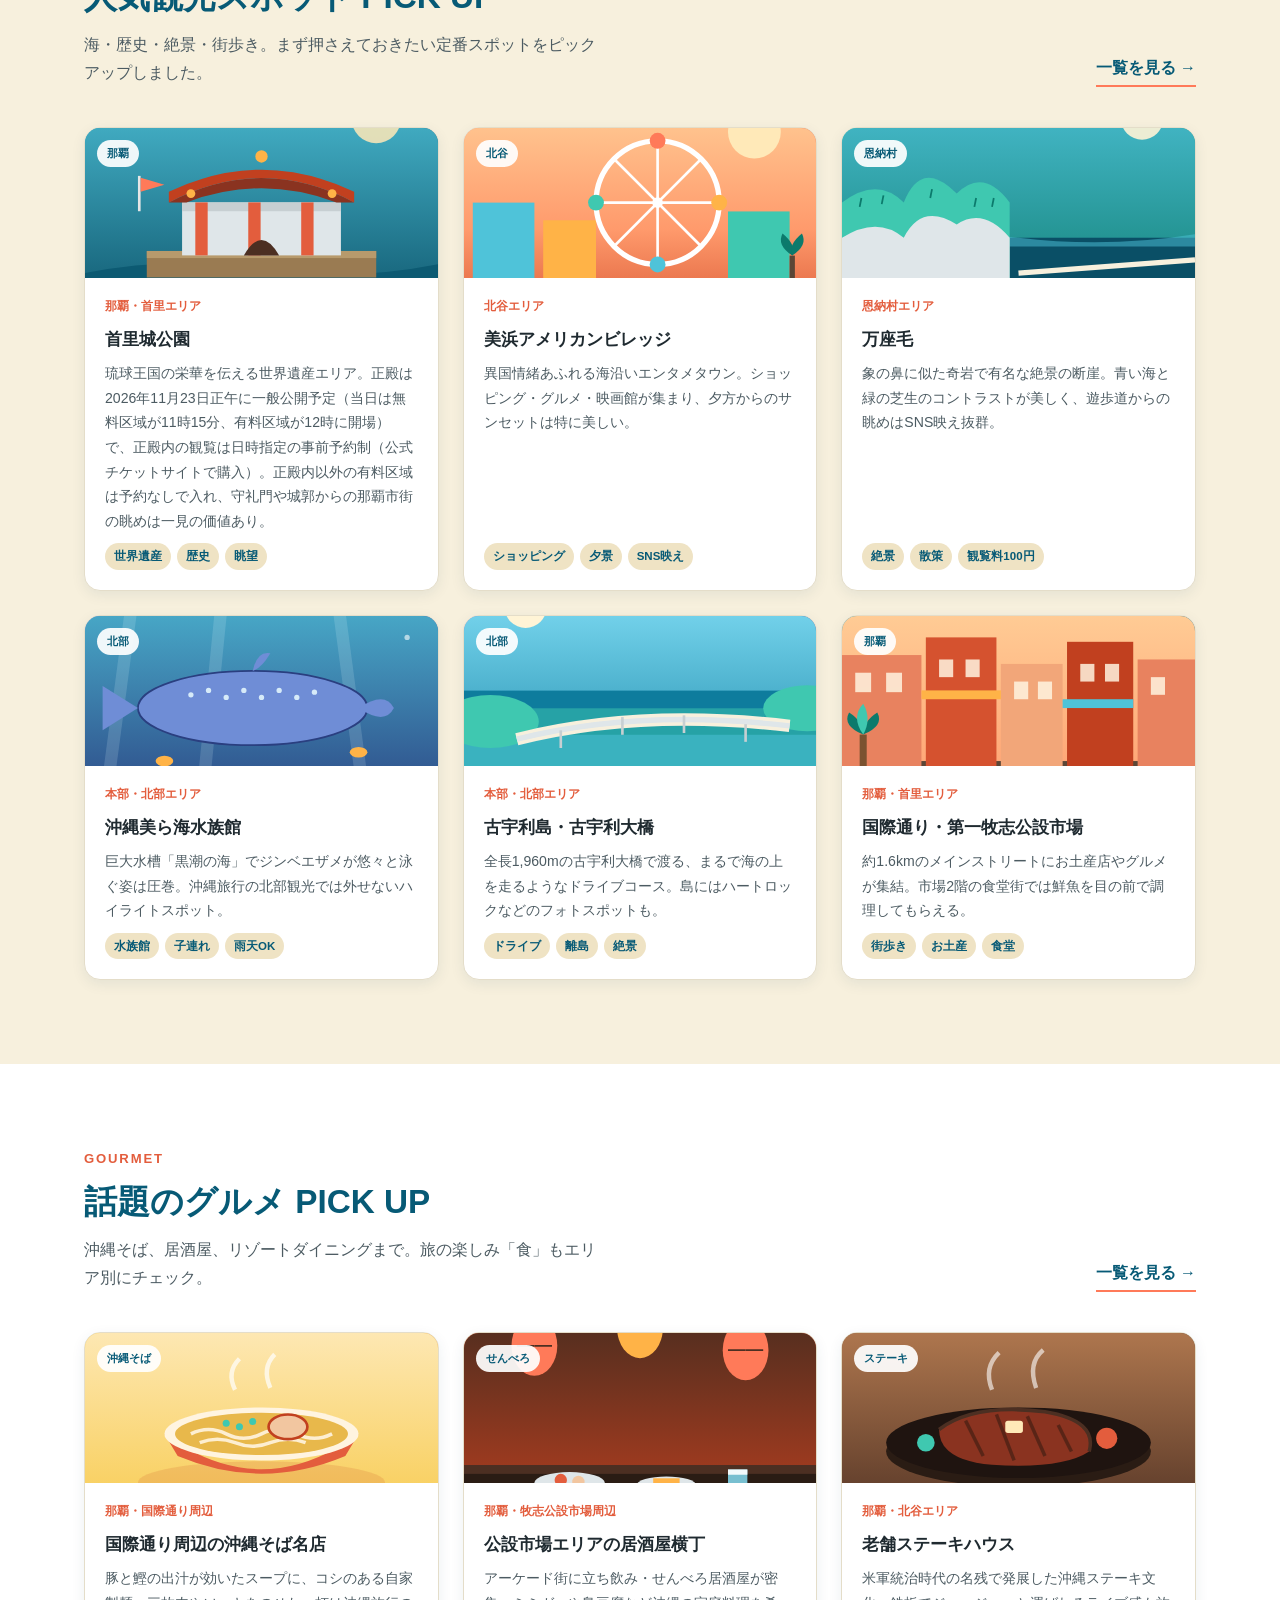
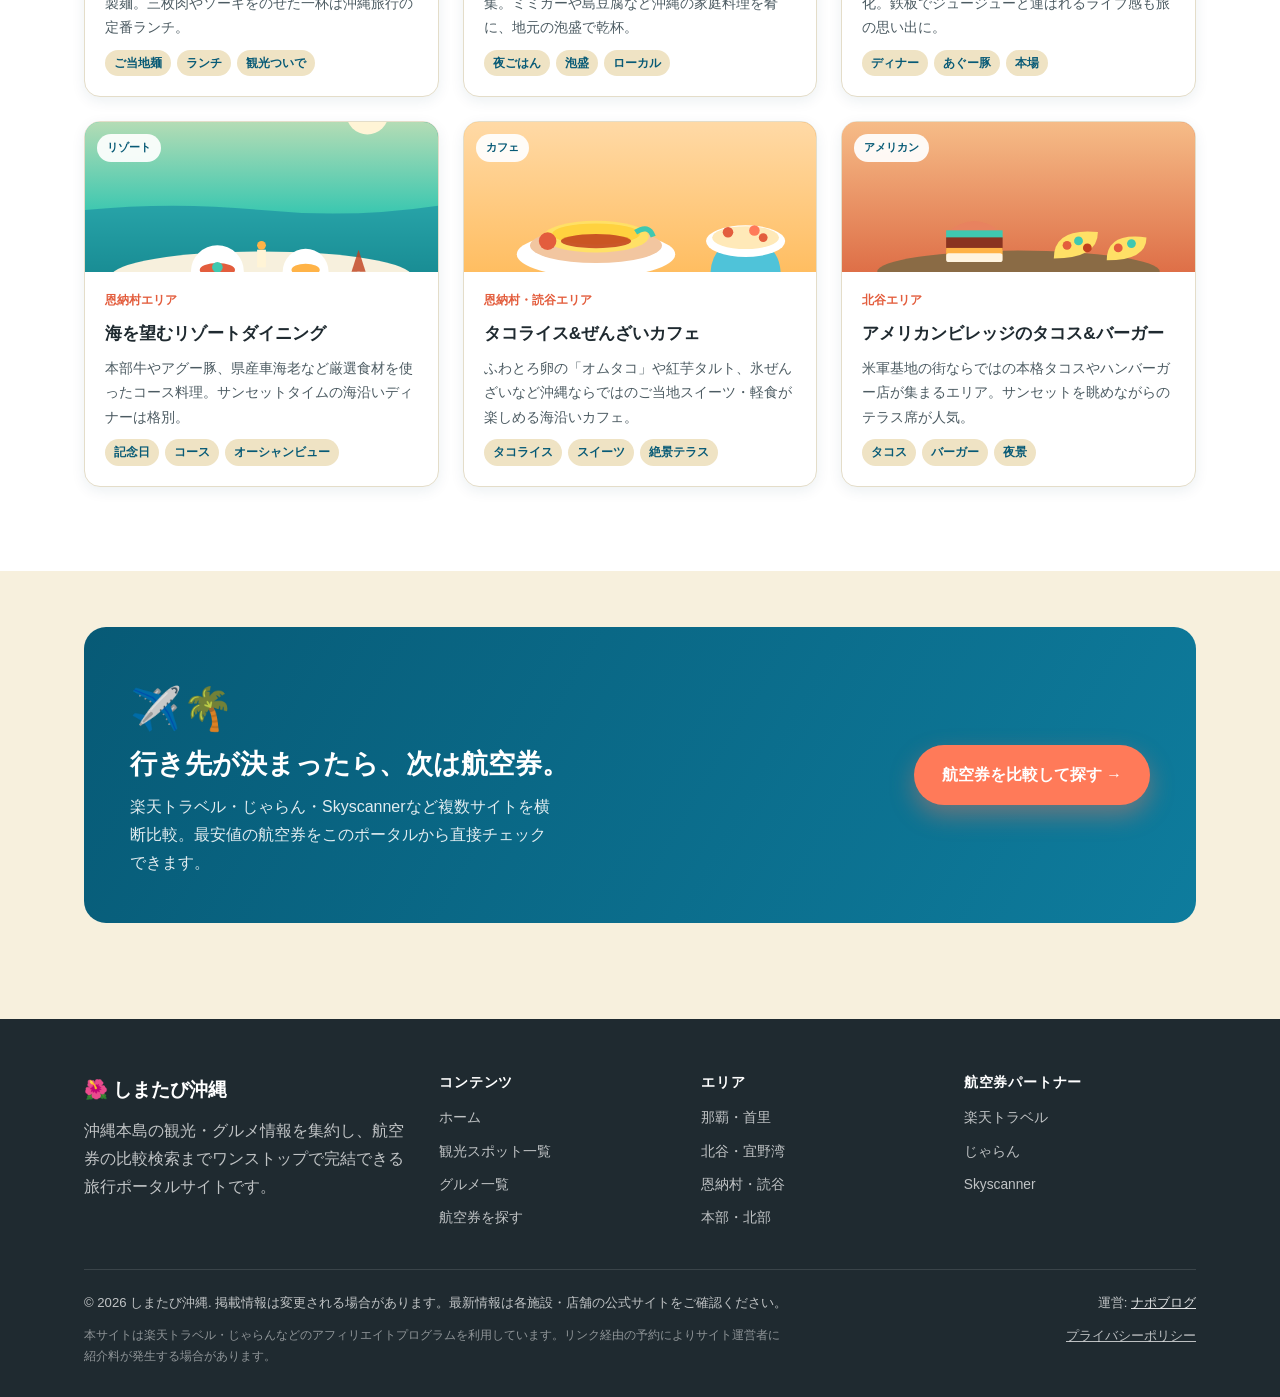
==== commit cfbe94ee: "[auto-brushup] 首里城正殿公開日(11/23)の無料区域11:15・有料区域12:00開場と、有料区域の新料金(大人個人1,000円)を公式情報で追記" ====
--- a/index.html
+++ b/index.html
@@ -110,7 +110,7 @@
         <div class="card-body">
           <span class="area-label">那覇・首里エリア</span>
           <h3>首里城公園</h3>
-          <p class="desc">琉球王国の栄華を伝える世界遺産エリア。正殿は2026年11月23日正午に一般公開予定で、正殿内の観覧は日時指定の事前予約制（公式チケットサイトで購入）。正殿内以外の有料区域は予約なしで入れ、守礼門や城郭からの那覇市街の眺めは一見の価値あり。</p>
+          <p class="desc">琉球王国の栄華を伝える世界遺産エリア。正殿は2026年11月23日正午に一般公開予定（当日は無料区域が11時15分、有料区域が12時に開場）で、正殿内の観覧は日時指定の事前予約制（公式チケットサイトで購入）。正殿内以外の有料区域は予約なしで入れ、守礼門や城郭からの那覇市街の眺めは一見の価値あり。</p>
           <div class="tag-row"><span>世界遺産</span><span>歴史</span><span>眺望</span></div>
         </div>
       </div>
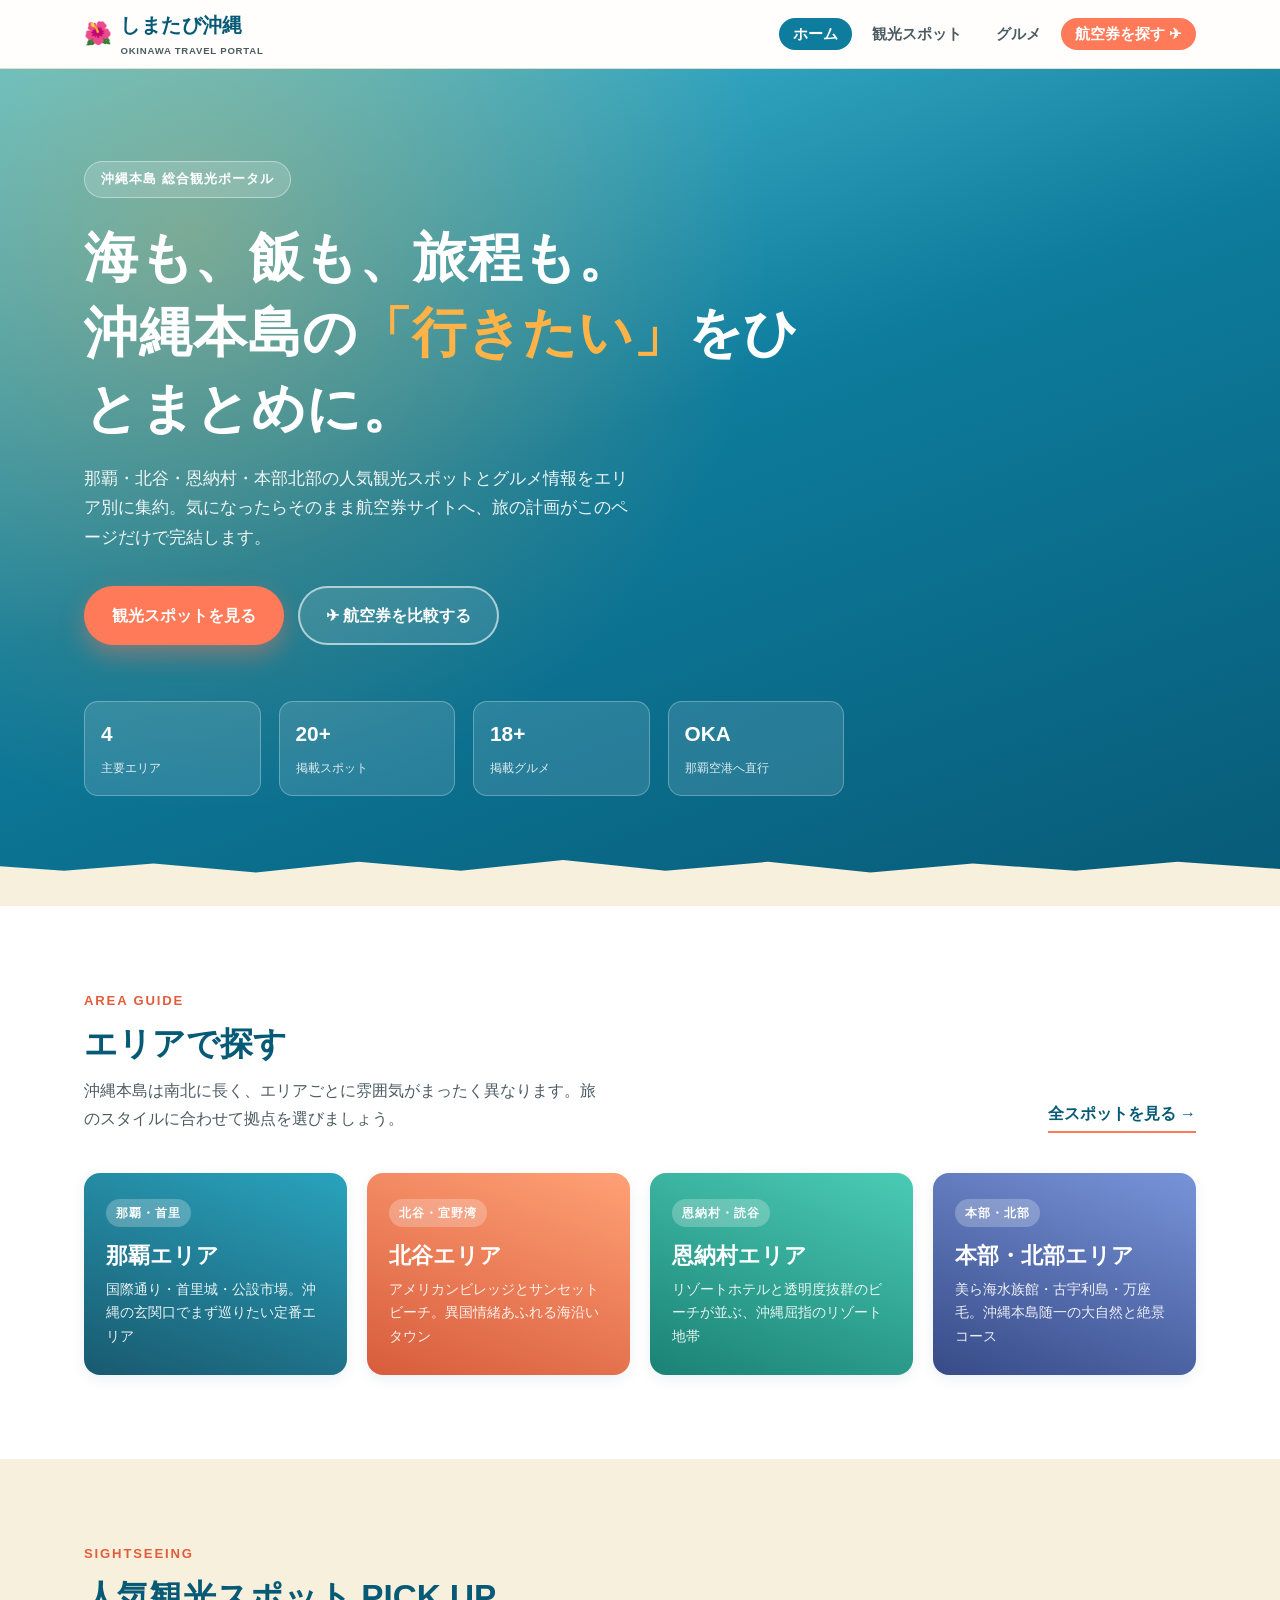
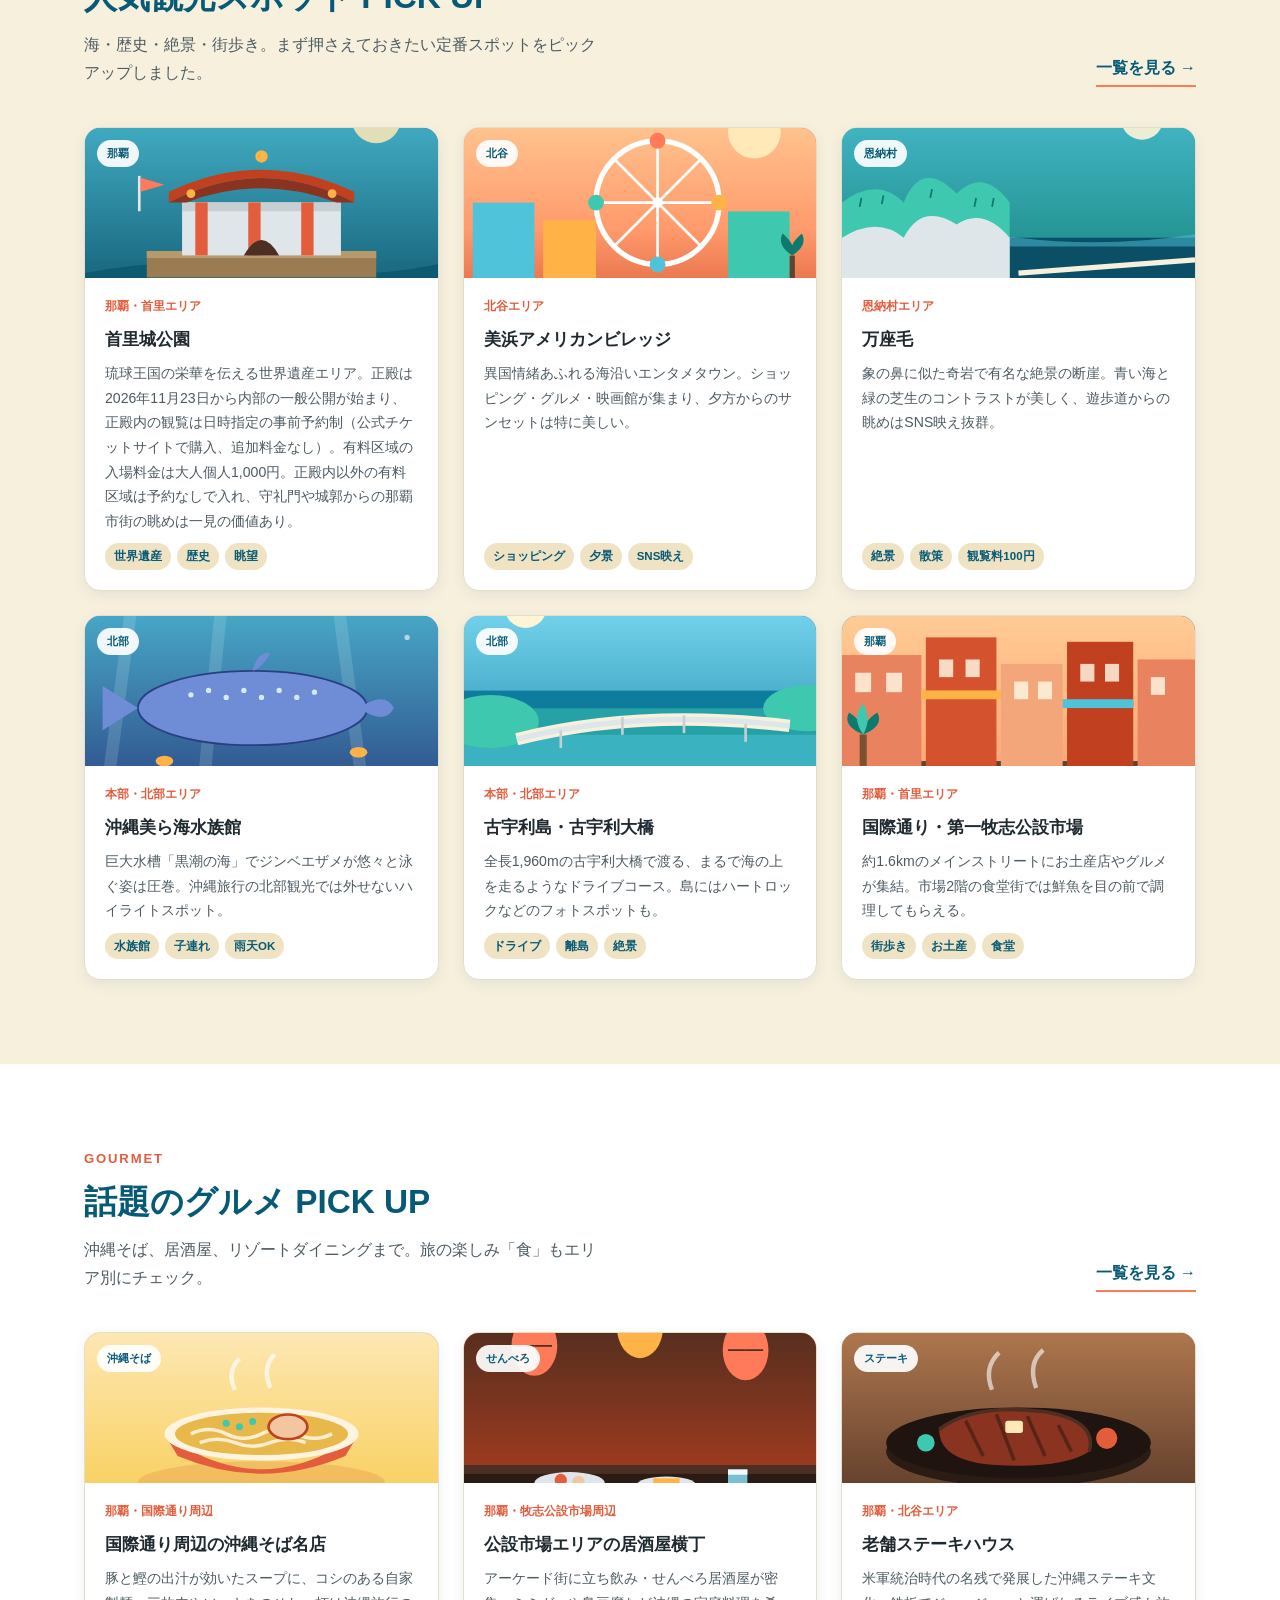
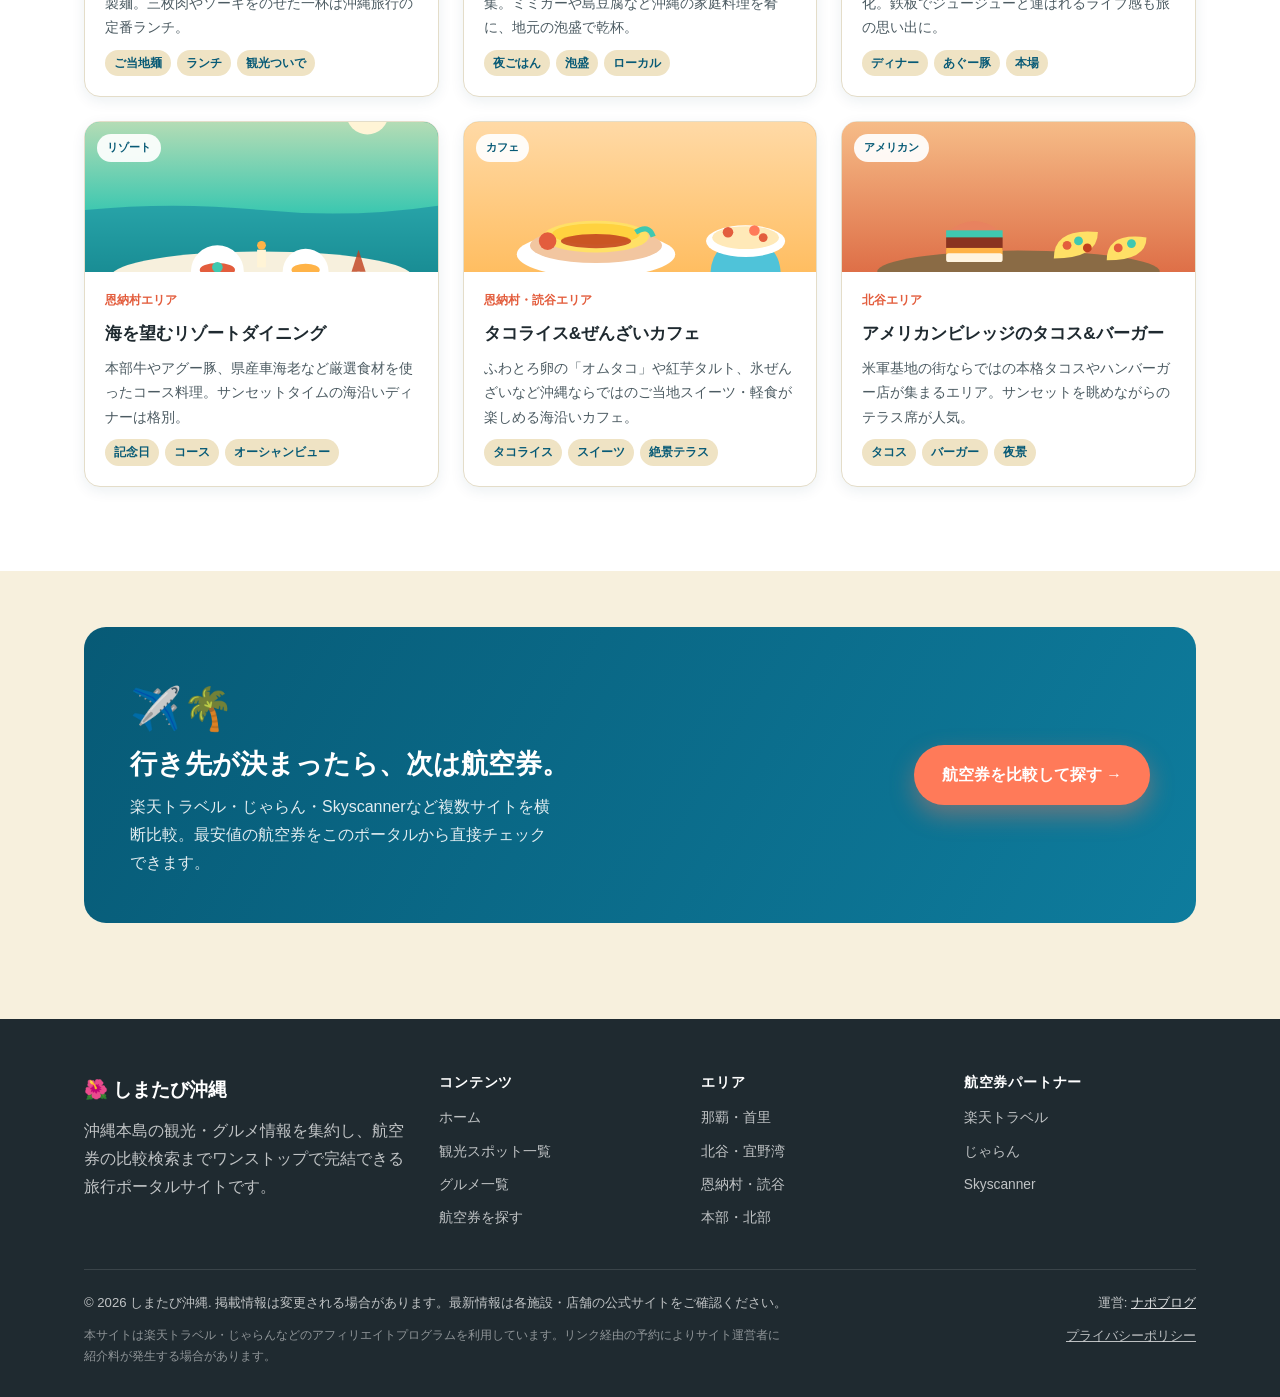
==== commit a04f7372: "[auto-brushup] 首里城正殿の記述を「公開予定」から公開後の内容に更新、有料区域の料金・開場時間と当日購入の条件を公式情報で追記 Co-Authored-By: Claude Fable " ====
--- a/index.html
+++ b/index.html
@@ -110,7 +110,7 @@
         <div class="card-body">
           <span class="area-label">那覇・首里エリア</span>
           <h3>首里城公園</h3>
-          <p class="desc">琉球王国の栄華を伝える世界遺産エリア。正殿は2026年11月23日正午に一般公開予定（当日は無料区域が11時15分、有料区域が12時に開場）で、正殿内の観覧は日時指定の事前予約制（公式チケットサイトで購入）。正殿内以外の有料区域は予約なしで入れ、守礼門や城郭からの那覇市街の眺めは一見の価値あり。</p>
+          <p class="desc">琉球王国の栄華を伝える世界遺産エリア。正殿は2026年11月23日から内部の一般公開が始まり、正殿内の観覧は日時指定の事前予約制（公式チケットサイトで購入、追加料金なし）。有料区域の入場料金は大人個人1,000円。正殿内以外の有料区域は予約なしで入れ、守礼門や城郭からの那覇市街の眺めは一見の価値あり。</p>
           <div class="tag-row"><span>世界遺産</span><span>歴史</span><span>眺望</span></div>
         </div>
       </div>
